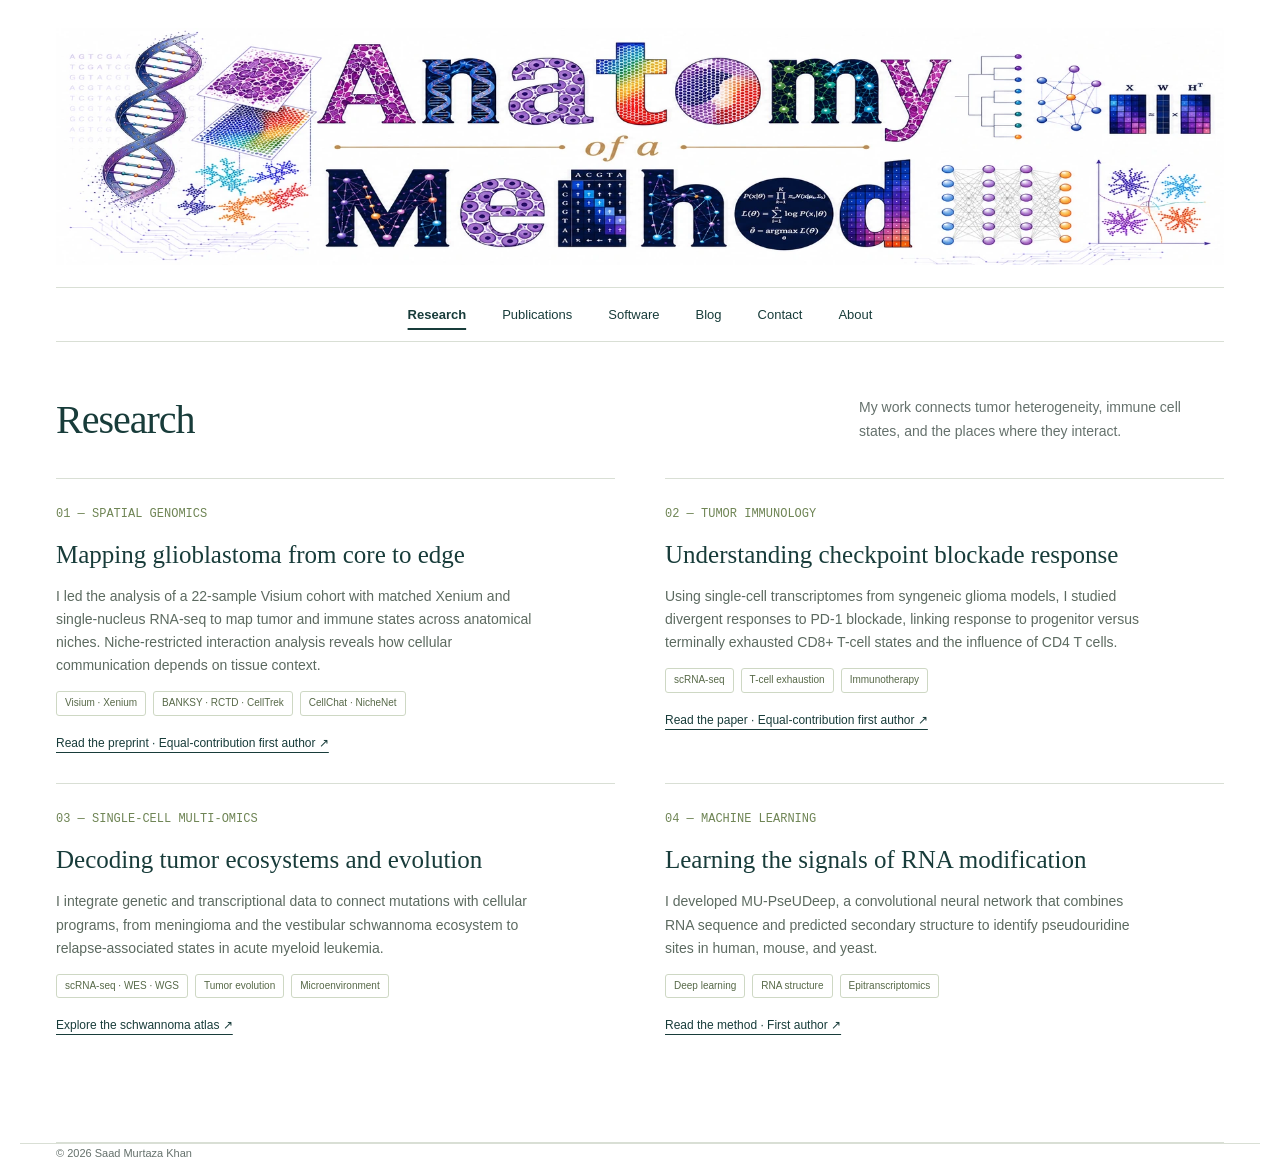
==== index.html @ 9962defd "Website/Blog" ====
<!DOCTYPE html>
<html lang="en"><head><meta charset="utf-8"><meta name="viewport" content="width=device-width,initial-scale=1"><meta name="description" content="Saad Murtaza Khan, PhD — bioinformatics scientist studying spatial tumor biology, single-cell genomics, and the tumor immune microenvironment."><title>Research | Anatomy of a Method</title><style>
:root{--ink:#183c3a;--muted:#65716c;--paper:#ffffff;--line:#d9dfd5;--accent:#d8e9a4}*{box-sizing:border-box}html{scroll-behavior:smooth;scroll-padding-top:100px}body{margin:0;background:var(--paper);color:var(--ink);font:16px/1.65 Arial,Helvetica,sans-serif}a{color:inherit;text-underline-offset:5px}a:hover{color:#557c32}button,input{font:inherit}header{position:sticky;top:0;background:#ffffff;border-bottom:1px solid var(--line);z-index:9}nav{max-width:1240px;margin:auto;padding:21px 36px;display:flex;align-items:center;gap:28px}nav .brand{font-size:17px;font-weight:700;text-decoration:none;margin-right:auto;letter-spacing:-.5px}nav a{font-size:13px;text-decoration:none}nav .cv{border:1px solid var(--ink);border-radius:4px;padding:7px 14px}.wrap{max-width:1240px;margin:auto;padding:0 36px}.eyebrow{text-transform:uppercase;font-size:11px;letter-spacing:2px;font-weight:700;color:var(--muted)}.hero{padding:86px 0 72px;display:grid;grid-template-columns:1.25fr 1fr;gap:65px;align-items:center}h1,h2,h3,p{margin-top:0}h1{font:normal clamp(48px,5.4vw,74px)/1.05 Georgia,serif;letter-spacing:-2.5px;margin:22px 0}h1 em{color:#6a8646;font-weight:normal}h2{font:normal 40px/1.15 Georgia,serif;letter-spacing:-1px}h3{font:normal 25px/1.25 Georgia,serif;margin-bottom:15px}.intro{max-width:590px;font-size:17px;color:#52645d}.buttons{display:flex;gap:12px;margin-top:30px;flex-wrap:wrap}.button{padding:11px 19px;background:var(--ink);color:white;border:1px solid var(--ink);text-decoration:none;font-size:13px;border-radius:3px}.button.light{background:transparent;color:var(--ink)}.affiliation{font-size:12px;color:var(--muted);margin-top:27px}.art{border:1px solid var(--line);background:#edf0e5;padding:22px;border-radius:3px;position:relative}.art svg{width:100%;height:auto;display:block}.art-caption{display:flex;justify-content:space-between;font-size:10px;letter-spacing:1.2px;text-transform:uppercase;border-top:1px solid #cbd3c3;padding-top:15px;color:#61705b}.key{display:flex;gap:14px;margin-top:12px;font-size:10px;color:var(--muted)}.dot{width:6px;height:6px;display:inline-block;border-radius:50%;margin-right:4px}.band{display:grid;grid-template-columns:repeat(3,1fr);border-top:1px solid var(--line);border-bottom:1px solid var(--line);padding:23px 0;gap:24px}.band strong{display:block;font:normal 25px Georgia,serif}.band span{font-size:12px;color:var(--muted)}section{padding:76px 0;border-bottom:1px solid var(--line)}.section-head{display:flex;align-items:end;justify-content:space-between;gap:25px;margin-bottom:35px}.section-head h2{margin:12px 0 0}.section-head>p{max-width:365px;color:var(--muted);font-size:14px;margin:0}.research{display:grid;grid-template-columns:repeat(2,1fr);gap:0 50px}.project{padding:28px 0;border-top:1px solid var(--line)}.project-num{font:12px monospace;color:#6f8555;margin-bottom:18px;display:block}.project p{font-size:14px;color:#5c6a60;max-width:490px}.tags{display:flex;gap:7px;flex-wrap:wrap}.tag{font-size:10px;padding:3px 8px;border:1px solid #ced8c4;border-radius:3px;color:#576948}.project a{display:inline-block;margin-top:18px;font-size:12px}.tools{display:grid;grid-template-columns:repeat(3,1fr);gap:32px}.tools article{border-left:2px solid #bdce9a;padding-left:20px}.tools h3{font-size:23px}.tools p{font-size:13px;color:var(--muted)}.tools a{font-size:12px}.pub-controls{display:flex;gap:8px;align-items:center;flex-wrap:wrap;margin-bottom:22px}.filter{border:1px solid var(--line);padding:7px 12px;background:transparent;border-radius:3px;color:var(--ink);font-size:12px;cursor:pointer}.filter.active{background:var(--ink);color:white;border-color:var(--ink)}input{margin-left:auto;min-width:210px;background:transparent;border:1px solid var(--line);padding:8px 12px;border-radius:3px;font-size:12px;color:var(--ink)}.pub{display:grid;grid-template-columns:55px 1fr 25px;gap:20px;border-top:1px solid var(--line);padding:22px 0;text-decoration:none}.year{font:14px monospace;color:var(--muted);padding-top:3px}.pub h3{font:normal 18px/1.45 Georgia,serif;margin:0 0 6px}.pub p{font-size:11px;color:var(--muted);margin:0}.pub .arrow{font-size:22px}.pub[hidden]{display:none}.empty{color:var(--muted)}.history{display:grid;grid-template-columns:1fr 1.5fr;gap:70px}.timeline article{border-top:1px solid var(--line);padding:21px 0;display:grid;grid-template-columns:105px 1fr;gap:18px}.timeline h3{font-size:21px;margin-bottom:5px}.timeline p{font-size:13px;color:var(--muted);margin-bottom:0}.date{font-size:11px;color:var(--muted)}.skills{font-size:13px;color:var(--muted);max-width:330px}.contact{padding:65px 0 75px;display:flex;justify-content:space-between;gap:30px}.contact h2{font-size:43px;max-width:500px}.contact p{color:var(--muted);max-width:480px;font-size:14px}.contact-links{display:flex;flex-direction:column;gap:10px;justify-content:center;font-size:14px}footer{border-top:1px solid var(--line);padding:24px 0;color:var(--muted);font-size:11px;display:flex;justify-content:space-between}.menu{display:none}a:focus-visible,button:focus-visible,input:focus-visible{outline:3px solid #90ad57;outline-offset:4px}@media(max-width:800px){nav{padding:17px 22px;gap:14px}nav .navlink{display:none}.wrap{padding:0 22px}.hero{padding:48px 0;grid-template-columns:1fr;gap:32px}h1{font-size:53px}.art{max-width:540px}.band{gap:15px}.band strong{font-size:20px}.band span{font-size:10px}section{padding:50px 0}.section-head{display:block}.section-head>p{margin-top:20px}.research,.tools,.history{grid-template-columns:1fr;gap:20px}.tools{gap:30px}.contact{display:block}.contact-links{margin-top:30px}.pub{gap:10px;grid-template-columns:42px 1fr 16px}input{margin-left:0;width:100%}footer{gap:20px}.history{gap:30px}}@media(prefers-reduced-motion:reduce){html{scroll-behavior:auto}}
.cv-profile{display:flex;justify-content:space-between;align-items:center;gap:25px;margin:20px 0}.cv-profile h2{margin-bottom:12px}.cv-role{font-size:16px;margin:0}.cv-location{font-size:13px;color:var(--muted);margin:4px 0}.cv-summary{max-width:900px;color:#52645d;font-size:16px}.cv-social{display:flex;flex-wrap:wrap;gap:20px;font-size:12px;margin:25px 0}.cv-jump{padding:16px 0;margin:30px 0;border-top:1px solid var(--line);border-bottom:1px solid var(--line);display:flex;flex-wrap:wrap;gap:25px;max-width:none}.cv-layout{display:grid;grid-template-columns:1.7fr 1fr;gap:65px}.cv-section{scroll-margin-top:100px;margin:28px 0 45px}.cv-section>h3{font-size:28px;margin:0 0 25px}.cv-job{border-top:1px solid var(--line);padding:22px 0}.cv-job-head{display:flex;justify-content:space-between;gap:20px}.cv-job h4,.cv-degree h4{font:normal 21px/1.3 Georgia,serif;margin:0 0 8px}.cv-job-head p{font-size:12px;color:var(--muted);margin:0}.cv-job-head>span{font:11px/1.7 monospace;white-space:nowrap;color:var(--muted)}details{margin-top:17px;font-size:13px}summary{cursor:pointer;color:#526c3c;font-weight:600}details ul{padding-left:18px}details li{margin:18px 0}details li p{margin:5px 0;color:var(--muted);line-height:1.7}.cv-skills{margin:0}.cv-skills>div{padding:15px 0;border-top:1px solid var(--line)}.cv-skills dt{font-size:13px;font-weight:bold;margin-bottom:7px}.cv-skills dd{font-size:12px;color:var(--muted);margin:0;line-height:1.8}.cv-degree{border-top:1px solid var(--line);padding:20px 0}.cv-degree>span{font-size:11px;color:var(--muted);display:block;margin-bottom:10px}.cv-degree p,.cv-small{font-size:13px;color:var(--muted)}.cv-list{padding-left:17px;color:var(--muted);font-size:12px;margin-bottom:32px}.cv-list li{margin:12px 0}@media(max-width:800px){.cv-layout{grid-template-columns:1fr;gap:0}.cv-profile{display:block}.cv-profile .button{display:inline-block;margin-top:16px}.cv-job-head{display:block}.cv-job-head>span{display:block;margin-top:8px}.cv-jump{gap:18px}.cv-profile h2{font-size:34px}}.page-heading{font:normal 40px/1.15 Georgia,serif;letter-spacing:-1px;margin:0}.section-head h2{margin:0}#research{padding-top:54px}.method-banner{margin:28px 0 0;padding:14px 12px;background:#fff;border:1px solid var(--line);border-radius:5px;overflow:hidden}.method-banner img{display:block;width:100%;height:auto}.method-banner+#research{padding-top:40px}@media(max-width:800px){.method-banner{margin-top:20px;padding:8px 4px}.method-banner+#research{padding-top:32px}} .method-banner{border:0;border-radius:0;padding:0;margin-top:28px;background:#fff}.below-banner{position:static;margin-top:22px;background:#fff;border-top:1px solid var(--line);border-bottom:1px solid var(--line)}.below-banner nav{justify-content:center;padding:16px 0;max-width:none;gap:36px}.below-banner .cv{border:0;padding:0;font-size:13px}.method-banner+.below-banner+#research{padding-top:40px}@media(max-width:800px){.below-banner .navlink{display:block}.below-banner nav{gap:20px;flex-wrap:wrap;padding:14px 0}.method-banner{padding:0;margin-top:20px}} .below-banner a[aria-current="page"]{font-weight:700;color:var(--ink);text-decoration:underline;text-decoration-thickness:2px;text-underline-offset:9px}.below-banner nav a{white-space:nowrap}.page-content>section{padding-top:40px;min-height:35vh}.page-content>.contact{padding-top:40px;min-height:35vh}</style></head><body><main class="wrap"><div class="method-banner" aria-label="Anatomy of a Method"><img src="anatomy-method-header.webp" width="1774" height="360" alt="Anatomy of a Method: an illustrated banner combining DNA, histology, spatial cell patterns, networks, matrices, and machine learning" fetchpriority="high" decoding="async"></div><header class="below-banner"><nav aria-label="Main navigation"><a href="index.html" aria-current="page">Research</a><a href="publications.html">Publications</a><a href="software.html">Software</a><a href="blog.html">Blog</a><a href="contact.html">Contact</a><a href="about.html">About</a></nav></header><div class="page-content"><section id="research"><div class="section-head"><div><h1 class="page-heading">Research</h1></div><p>My work connects tumor heterogeneity, immune cell states, and the places where they interact.</p></div><div class="research">
<article class="project"><span class="project-num">01 — SPATIAL GENOMICS</span><h3>Mapping glioblastoma from core to edge</h3><p>I led the analysis of a 22-sample Visium cohort with matched Xenium and single-nucleus RNA-seq to map tumor and immune states across anatomical niches. Niche-restricted interaction analysis reveals how cellular communication depends on tissue context.</p><div class="tags"><span class="tag">Visium · Xenium</span><span class="tag">BANKSY · RCTD · CellTrek</span><span class="tag">CellChat · NicheNet</span></div><a href="https://doi.org/10.1101/2025.04.04.647096" target="_blank" rel="noopener">Read the preprint · Equal-contribution first author ↗</a></article>
<article class="project"><span class="project-num">02 — TUMOR IMMUNOLOGY</span><h3>Understanding checkpoint blockade response</h3><p>Using single-cell transcriptomes from syngeneic glioma models, I studied divergent responses to PD-1 blockade, linking response to progenitor versus terminally exhausted CD8+ T-cell states and the influence of CD4 T cells.</p><div class="tags"><span class="tag">scRNA-seq</span><span class="tag">T-cell exhaustion</span><span class="tag">Immunotherapy</span></div><a href="https://doi.org/10.1136/jitc-2022-005293" target="_blank" rel="noopener">Read the paper · Equal-contribution first author ↗</a></article>
<article class="project"><span class="project-num">03 — SINGLE-CELL MULTI-OMICS</span><h3>Decoding tumor ecosystems and evolution</h3><p>I integrate genetic and transcriptional data to connect mutations with cellular programs, from meningioma and the vestibular schwannoma ecosystem to relapse-associated states in acute myeloid leukemia.</p><div class="tags"><span class="tag">scRNA-seq · WES · WGS</span><span class="tag">Tumor evolution</span><span class="tag">Microenvironment</span></div><a href="https://doi.org/10.1038/s41467-023-42762-w" target="_blank" rel="noopener">Explore the schwannoma atlas ↗</a></article>
<article class="project"><span class="project-num">04 — MACHINE LEARNING</span><h3>Learning the signals of RNA modification</h3><p>I developed MU-PseUDeep, a convolutional neural network that combines RNA sequence and predicted secondary structure to identify pseudouridine sites in human, mouse, and yeast.</p><div class="tags"><span class="tag">Deep learning</span><span class="tag">RNA structure</span><span class="tag">Epitranscriptomics</span></div><a href="https://doi.org/10.1016/j.csbj.2020.07.010" target="_blank" rel="noopener">Read the method · First author ↗</a></article></div></section></div></main><footer class="wrap"><span>© 2026 Saad Murtaza Khan</span></footer></body></html>
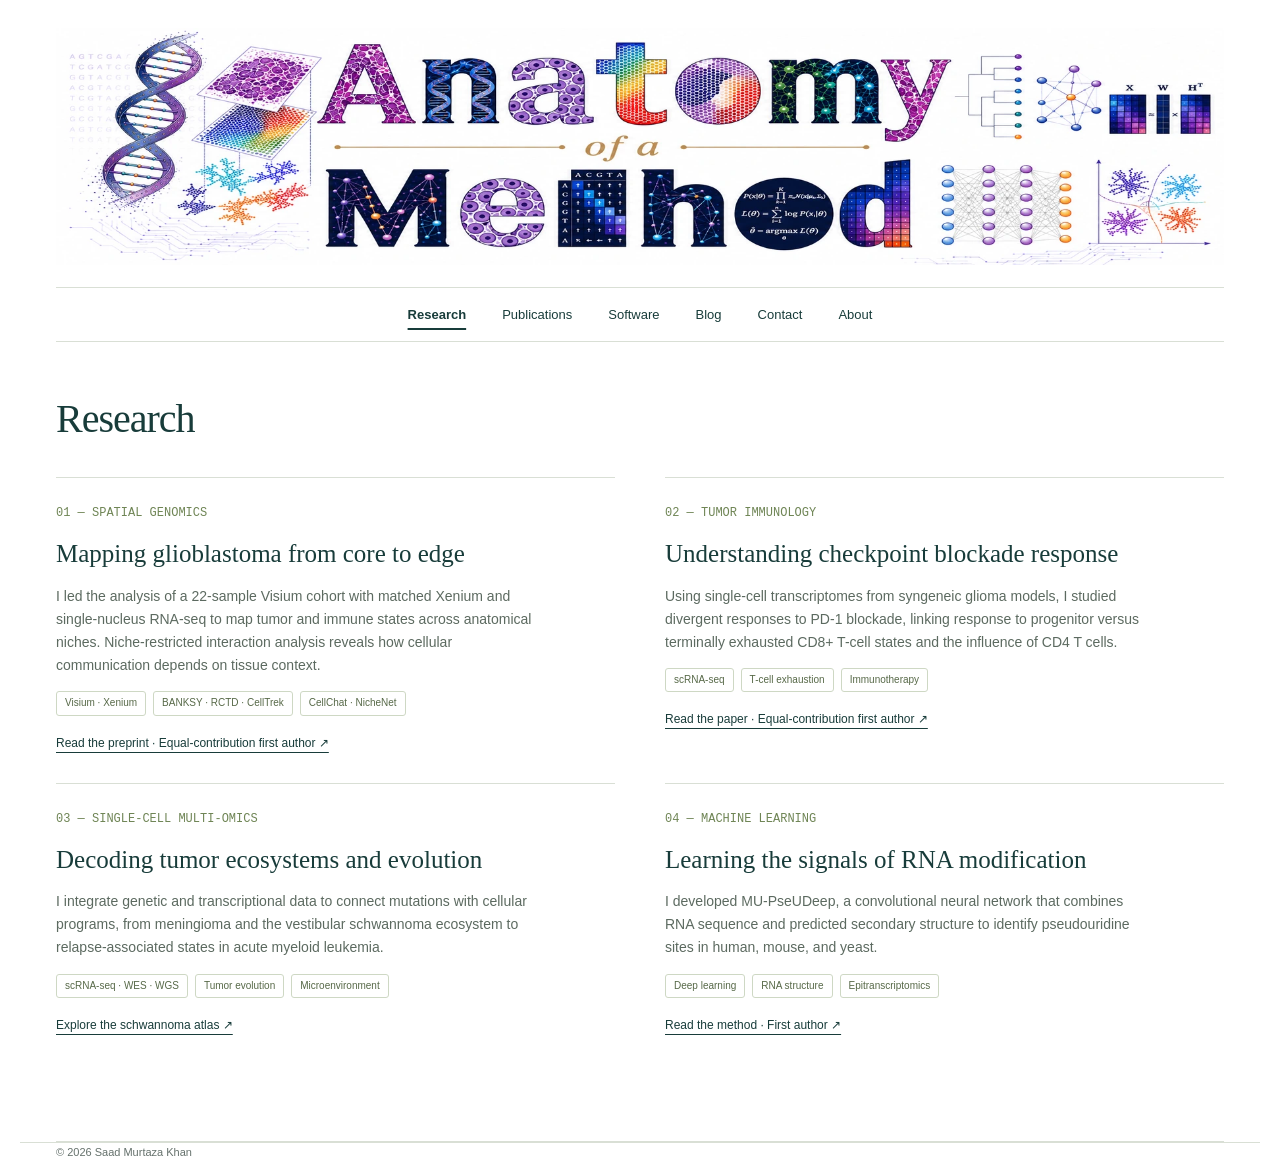
==== commit 8a02dc2b: "commit" ====
--- a/index.html
+++ b/index.html
@@ -1,7 +1,7 @@
 <!DOCTYPE html>
 <html lang="en"><head><meta charset="utf-8"><meta name="viewport" content="width=device-width,initial-scale=1"><meta name="description" content="Saad Murtaza Khan, PhD — bioinformatics scientist studying spatial tumor biology, single-cell genomics, and the tumor immune microenvironment."><title>Research | Anatomy of a Method</title><style>
 :root{--ink:#183c3a;--muted:#65716c;--paper:#ffffff;--line:#d9dfd5;--accent:#d8e9a4}*{box-sizing:border-box}html{scroll-behavior:smooth;scroll-padding-top:100px}body{margin:0;background:var(--paper);color:var(--ink);font:16px/1.65 Arial,Helvetica,sans-serif}a{color:inherit;text-underline-offset:5px}a:hover{color:#557c32}button,input{font:inherit}header{position:sticky;top:0;background:#ffffff;border-bottom:1px solid var(--line);z-index:9}nav{max-width:1240px;margin:auto;padding:21px 36px;display:flex;align-items:center;gap:28px}nav .brand{font-size:17px;font-weight:700;text-decoration:none;margin-right:auto;letter-spacing:-.5px}nav a{font-size:13px;text-decoration:none}nav .cv{border:1px solid var(--ink);border-radius:4px;padding:7px 14px}.wrap{max-width:1240px;margin:auto;padding:0 36px}.eyebrow{text-transform:uppercase;font-size:11px;letter-spacing:2px;font-weight:700;color:var(--muted)}.hero{padding:86px 0 72px;display:grid;grid-template-columns:1.25fr 1fr;gap:65px;align-items:center}h1,h2,h3,p{margin-top:0}h1{font:normal clamp(48px,5.4vw,74px)/1.05 Georgia,serif;letter-spacing:-2.5px;margin:22px 0}h1 em{color:#6a8646;font-weight:normal}h2{font:normal 40px/1.15 Georgia,serif;letter-spacing:-1px}h3{font:normal 25px/1.25 Georgia,serif;margin-bottom:15px}.intro{max-width:590px;font-size:17px;color:#52645d}.buttons{display:flex;gap:12px;margin-top:30px;flex-wrap:wrap}.button{padding:11px 19px;background:var(--ink);color:white;border:1px solid var(--ink);text-decoration:none;font-size:13px;border-radius:3px}.button.light{background:transparent;color:var(--ink)}.affiliation{font-size:12px;color:var(--muted);margin-top:27px}.art{border:1px solid var(--line);background:#edf0e5;padding:22px;border-radius:3px;position:relative}.art svg{width:100%;height:auto;display:block}.art-caption{display:flex;justify-content:space-between;font-size:10px;letter-spacing:1.2px;text-transform:uppercase;border-top:1px solid #cbd3c3;padding-top:15px;color:#61705b}.key{display:flex;gap:14px;margin-top:12px;font-size:10px;color:var(--muted)}.dot{width:6px;height:6px;display:inline-block;border-radius:50%;margin-right:4px}.band{display:grid;grid-template-columns:repeat(3,1fr);border-top:1px solid var(--line);border-bottom:1px solid var(--line);padding:23px 0;gap:24px}.band strong{display:block;font:normal 25px Georgia,serif}.band span{font-size:12px;color:var(--muted)}section{padding:76px 0;border-bottom:1px solid var(--line)}.section-head{display:flex;align-items:end;justify-content:space-between;gap:25px;margin-bottom:35px}.section-head h2{margin:12px 0 0}.section-head>p{max-width:365px;color:var(--muted);font-size:14px;margin:0}.research{display:grid;grid-template-columns:repeat(2,1fr);gap:0 50px}.project{padding:28px 0;border-top:1px solid var(--line)}.project-num{font:12px monospace;color:#6f8555;margin-bottom:18px;display:block}.project p{font-size:14px;color:#5c6a60;max-width:490px}.tags{display:flex;gap:7px;flex-wrap:wrap}.tag{font-size:10px;padding:3px 8px;border:1px solid #ced8c4;border-radius:3px;color:#576948}.project a{display:inline-block;margin-top:18px;font-size:12px}.tools{display:grid;grid-template-columns:repeat(3,1fr);gap:32px}.tools article{border-left:2px solid #bdce9a;padding-left:20px}.tools h3{font-size:23px}.tools p{font-size:13px;color:var(--muted)}.tools a{font-size:12px}.pub-controls{display:flex;gap:8px;align-items:center;flex-wrap:wrap;margin-bottom:22px}.filter{border:1px solid var(--line);padding:7px 12px;background:transparent;border-radius:3px;color:var(--ink);font-size:12px;cursor:pointer}.filter.active{background:var(--ink);color:white;border-color:var(--ink)}input{margin-left:auto;min-width:210px;background:transparent;border:1px solid var(--line);padding:8px 12px;border-radius:3px;font-size:12px;color:var(--ink)}.pub{display:grid;grid-template-columns:55px 1fr 25px;gap:20px;border-top:1px solid var(--line);padding:22px 0;text-decoration:none}.year{font:14px monospace;color:var(--muted);padding-top:3px}.pub h3{font:normal 18px/1.45 Georgia,serif;margin:0 0 6px}.pub p{font-size:11px;color:var(--muted);margin:0}.pub .arrow{font-size:22px}.pub[hidden]{display:none}.empty{color:var(--muted)}.history{display:grid;grid-template-columns:1fr 1.5fr;gap:70px}.timeline article{border-top:1px solid var(--line);padding:21px 0;display:grid;grid-template-columns:105px 1fr;gap:18px}.timeline h3{font-size:21px;margin-bottom:5px}.timeline p{font-size:13px;color:var(--muted);margin-bottom:0}.date{font-size:11px;color:var(--muted)}.skills{font-size:13px;color:var(--muted);max-width:330px}.contact{padding:65px 0 75px;display:flex;justify-content:space-between;gap:30px}.contact h2{font-size:43px;max-width:500px}.contact p{color:var(--muted);max-width:480px;font-size:14px}.contact-links{display:flex;flex-direction:column;gap:10px;justify-content:center;font-size:14px}footer{border-top:1px solid var(--line);padding:24px 0;color:var(--muted);font-size:11px;display:flex;justify-content:space-between}.menu{display:none}a:focus-visible,button:focus-visible,input:focus-visible{outline:3px solid #90ad57;outline-offset:4px}@media(max-width:800px){nav{padding:17px 22px;gap:14px}nav .navlink{display:none}.wrap{padding:0 22px}.hero{padding:48px 0;grid-template-columns:1fr;gap:32px}h1{font-size:53px}.art{max-width:540px}.band{gap:15px}.band strong{font-size:20px}.band span{font-size:10px}section{padding:50px 0}.section-head{display:block}.section-head>p{margin-top:20px}.research,.tools,.history{grid-template-columns:1fr;gap:20px}.tools{gap:30px}.contact{display:block}.contact-links{margin-top:30px}.pub{gap:10px;grid-template-columns:42px 1fr 16px}input{margin-left:0;width:100%}footer{gap:20px}.history{gap:30px}}@media(prefers-reduced-motion:reduce){html{scroll-behavior:auto}}
-.cv-profile{display:flex;justify-content:space-between;align-items:center;gap:25px;margin:20px 0}.cv-profile h2{margin-bottom:12px}.cv-role{font-size:16px;margin:0}.cv-location{font-size:13px;color:var(--muted);margin:4px 0}.cv-summary{max-width:900px;color:#52645d;font-size:16px}.cv-social{display:flex;flex-wrap:wrap;gap:20px;font-size:12px;margin:25px 0}.cv-jump{padding:16px 0;margin:30px 0;border-top:1px solid var(--line);border-bottom:1px solid var(--line);display:flex;flex-wrap:wrap;gap:25px;max-width:none}.cv-layout{display:grid;grid-template-columns:1.7fr 1fr;gap:65px}.cv-section{scroll-margin-top:100px;margin:28px 0 45px}.cv-section>h3{font-size:28px;margin:0 0 25px}.cv-job{border-top:1px solid var(--line);padding:22px 0}.cv-job-head{display:flex;justify-content:space-between;gap:20px}.cv-job h4,.cv-degree h4{font:normal 21px/1.3 Georgia,serif;margin:0 0 8px}.cv-job-head p{font-size:12px;color:var(--muted);margin:0}.cv-job-head>span{font:11px/1.7 monospace;white-space:nowrap;color:var(--muted)}details{margin-top:17px;font-size:13px}summary{cursor:pointer;color:#526c3c;font-weight:600}details ul{padding-left:18px}details li{margin:18px 0}details li p{margin:5px 0;color:var(--muted);line-height:1.7}.cv-skills{margin:0}.cv-skills>div{padding:15px 0;border-top:1px solid var(--line)}.cv-skills dt{font-size:13px;font-weight:bold;margin-bottom:7px}.cv-skills dd{font-size:12px;color:var(--muted);margin:0;line-height:1.8}.cv-degree{border-top:1px solid var(--line);padding:20px 0}.cv-degree>span{font-size:11px;color:var(--muted);display:block;margin-bottom:10px}.cv-degree p,.cv-small{font-size:13px;color:var(--muted)}.cv-list{padding-left:17px;color:var(--muted);font-size:12px;margin-bottom:32px}.cv-list li{margin:12px 0}@media(max-width:800px){.cv-layout{grid-template-columns:1fr;gap:0}.cv-profile{display:block}.cv-profile .button{display:inline-block;margin-top:16px}.cv-job-head{display:block}.cv-job-head>span{display:block;margin-top:8px}.cv-jump{gap:18px}.cv-profile h2{font-size:34px}}.page-heading{font:normal 40px/1.15 Georgia,serif;letter-spacing:-1px;margin:0}.section-head h2{margin:0}#research{padding-top:54px}.method-banner{margin:28px 0 0;padding:14px 12px;background:#fff;border:1px solid var(--line);border-radius:5px;overflow:hidden}.method-banner img{display:block;width:100%;height:auto}.method-banner+#research{padding-top:40px}@media(max-width:800px){.method-banner{margin-top:20px;padding:8px 4px}.method-banner+#research{padding-top:32px}} .method-banner{border:0;border-radius:0;padding:0;margin-top:28px;background:#fff}.below-banner{position:static;margin-top:22px;background:#fff;border-top:1px solid var(--line);border-bottom:1px solid var(--line)}.below-banner nav{justify-content:center;padding:16px 0;max-width:none;gap:36px}.below-banner .cv{border:0;padding:0;font-size:13px}.method-banner+.below-banner+#research{padding-top:40px}@media(max-width:800px){.below-banner .navlink{display:block}.below-banner nav{gap:20px;flex-wrap:wrap;padding:14px 0}.method-banner{padding:0;margin-top:20px}} .below-banner a[aria-current="page"]{font-weight:700;color:var(--ink);text-decoration:underline;text-decoration-thickness:2px;text-underline-offset:9px}.below-banner nav a{white-space:nowrap}.page-content>section{padding-top:40px;min-height:35vh}.page-content>.contact{padding-top:40px;min-height:35vh}</style></head><body><main class="wrap"><div class="method-banner" aria-label="Anatomy of a Method"><img src="anatomy-method-header.webp" width="1774" height="360" alt="Anatomy of a Method: an illustrated banner combining DNA, histology, spatial cell patterns, networks, matrices, and machine learning" fetchpriority="high" decoding="async"></div><header class="below-banner"><nav aria-label="Main navigation"><a href="index.html" aria-current="page">Research</a><a href="publications.html">Publications</a><a href="software.html">Software</a><a href="blog.html">Blog</a><a href="contact.html">Contact</a><a href="about.html">About</a></nav></header><div class="page-content"><section id="research"><div class="section-head"><div><h1 class="page-heading">Research</h1></div><p>My work connects tumor heterogeneity, immune cell states, and the places where they interact.</p></div><div class="research">
+.cv-profile{display:flex;justify-content:space-between;align-items:center;gap:25px;margin:20px 0}.cv-profile h2{margin-bottom:12px}.cv-role{font-size:16px;margin:0}.cv-location{font-size:13px;color:var(--muted);margin:4px 0}.cv-summary{max-width:900px;color:#52645d;font-size:16px}.cv-social{display:flex;flex-wrap:wrap;gap:20px;font-size:12px;margin:25px 0}.cv-jump{padding:16px 0;margin:30px 0;border-top:1px solid var(--line);border-bottom:1px solid var(--line);display:flex;flex-wrap:wrap;gap:25px;max-width:none}.cv-layout{display:grid;grid-template-columns:1.7fr 1fr;gap:65px}.cv-section{scroll-margin-top:100px;margin:28px 0 45px}.cv-section>h3{font-size:28px;margin:0 0 25px}.cv-job{border-top:1px solid var(--line);padding:22px 0}.cv-job-head{display:flex;justify-content:space-between;gap:20px}.cv-job h4,.cv-degree h4{font:normal 21px/1.3 Georgia,serif;margin:0 0 8px}.cv-job-head p{font-size:12px;color:var(--muted);margin:0}.cv-job-head>span{font:11px/1.7 monospace;white-space:nowrap;color:var(--muted)}details{margin-top:17px;font-size:13px}summary{cursor:pointer;color:#526c3c;font-weight:600}details ul{padding-left:18px}details li{margin:18px 0}details li p{margin:5px 0;color:var(--muted);line-height:1.7}.cv-skills{margin:0}.cv-skills>div{padding:15px 0;border-top:1px solid var(--line)}.cv-skills dt{font-size:13px;font-weight:bold;margin-bottom:7px}.cv-skills dd{font-size:12px;color:var(--muted);margin:0;line-height:1.8}.cv-degree{border-top:1px solid var(--line);padding:20px 0}.cv-degree>span{font-size:11px;color:var(--muted);display:block;margin-bottom:10px}.cv-degree p,.cv-small{font-size:13px;color:var(--muted)}.cv-list{padding-left:17px;color:var(--muted);font-size:12px;margin-bottom:32px}.cv-list li{margin:12px 0}@media(max-width:800px){.cv-layout{grid-template-columns:1fr;gap:0}.cv-profile{display:block}.cv-profile .button{display:inline-block;margin-top:16px}.cv-job-head{display:block}.cv-job-head>span{display:block;margin-top:8px}.cv-jump{gap:18px}.cv-profile h2{font-size:34px}}.page-heading{font:normal 40px/1.15 Georgia,serif;letter-spacing:-1px;margin:0}.section-head h2{margin:0}#research{padding-top:54px}.method-banner{margin:28px 0 0;padding:14px 12px;background:#fff;border:1px solid var(--line);border-radius:5px;overflow:hidden}.method-banner img{display:block;width:100%;height:auto}.method-banner+#research{padding-top:40px}@media(max-width:800px){.method-banner{margin-top:20px;padding:8px 4px}.method-banner+#research{padding-top:32px}} .method-banner{border:0;border-radius:0;padding:0;margin-top:28px;background:#fff}.below-banner{position:static;margin-top:22px;background:#fff;border-top:1px solid var(--line);border-bottom:1px solid var(--line)}.below-banner nav{justify-content:center;padding:16px 0;max-width:none;gap:36px}.below-banner .cv{border:0;padding:0;font-size:13px}.method-banner+.below-banner+#research{padding-top:40px}@media(max-width:800px){.below-banner .navlink{display:block}.below-banner nav{gap:20px;flex-wrap:wrap;padding:14px 0}.method-banner{padding:0;margin-top:20px}} .below-banner a[aria-current="page"]{font-weight:700;color:var(--ink);text-decoration:underline;text-decoration-thickness:2px;text-underline-offset:9px}.below-banner nav a{white-space:nowrap}.page-content>section{padding-top:40px;min-height:35vh}.page-content>.contact{padding-top:40px;min-height:35vh}</style></head><body><main class="wrap"><div class="method-banner" aria-label="Anatomy of a Method"><img src="anatomy-method-header.webp" width="1774" height="360" alt="Anatomy of a Method: an illustrated banner combining DNA, histology, spatial cell patterns, networks, matrices, and machine learning" fetchpriority="high" decoding="async"></div><header class="below-banner"><nav aria-label="Main navigation"><a href="index.html" aria-current="page">Research</a><a href="publications.html">Publications</a><a href="software.html">Software</a><a href="blog.html">Blog</a><a href="contact.html">Contact</a><a href="about.html">About</a></nav></header><div class="page-content"><section id="research"><div class="section-head"><div><h1 class="page-heading">Research</h1></div></div><div class="research">
 <article class="project"><span class="project-num">01 — SPATIAL GENOMICS</span><h3>Mapping glioblastoma from core to edge</h3><p>I led the analysis of a 22-sample Visium cohort with matched Xenium and single-nucleus RNA-seq to map tumor and immune states across anatomical niches. Niche-restricted interaction analysis reveals how cellular communication depends on tissue context.</p><div class="tags"><span class="tag">Visium · Xenium</span><span class="tag">BANKSY · RCTD · CellTrek</span><span class="tag">CellChat · NicheNet</span></div><a href="https://doi.org/10.1101/2025.04.04.647096" target="_blank" rel="noopener">Read the preprint · Equal-contribution first author ↗</a></article>
 <article class="project"><span class="project-num">02 — TUMOR IMMUNOLOGY</span><h3>Understanding checkpoint blockade response</h3><p>Using single-cell transcriptomes from syngeneic glioma models, I studied divergent responses to PD-1 blockade, linking response to progenitor versus terminally exhausted CD8+ T-cell states and the influence of CD4 T cells.</p><div class="tags"><span class="tag">scRNA-seq</span><span class="tag">T-cell exhaustion</span><span class="tag">Immunotherapy</span></div><a href="https://doi.org/10.1136/jitc-2022-005293" target="_blank" rel="noopener">Read the paper · Equal-contribution first author ↗</a></article>
 <article class="project"><span class="project-num">03 — SINGLE-CELL MULTI-OMICS</span><h3>Decoding tumor ecosystems and evolution</h3><p>I integrate genetic and transcriptional data to connect mutations with cellular programs, from meningioma and the vestibular schwannoma ecosystem to relapse-associated states in acute myeloid leukemia.</p><div class="tags"><span class="tag">scRNA-seq · WES · WGS</span><span class="tag">Tumor evolution</span><span class="tag">Microenvironment</span></div><a href="https://doi.org/10.1038/s41467-023-42762-w" target="_blank" rel="noopener">Explore the schwannoma atlas ↗</a></article>
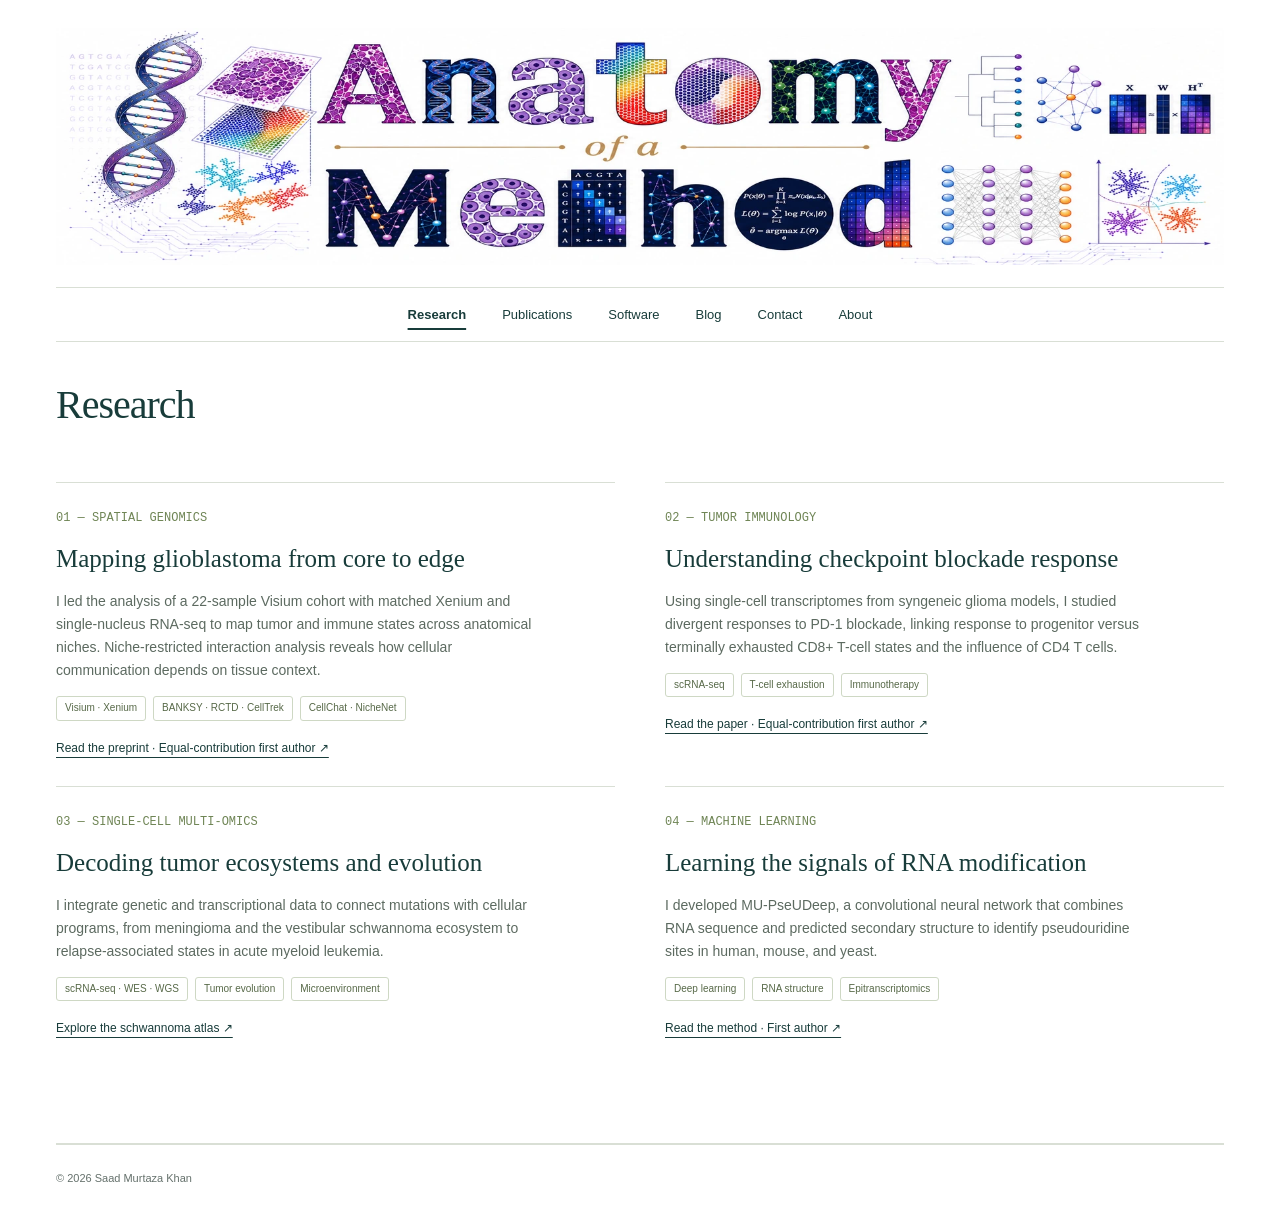
==== commit dca59b2c: "quarto" ====
--- a/index.html
+++ b/index.html
@@ -1,8 +1,362 @@
-<!DOCTYPE html>
-<html lang="en"><head><meta charset="utf-8"><meta name="viewport" content="width=device-width,initial-scale=1"><meta name="description" content="Saad Murtaza Khan, PhD — bioinformatics scientist studying spatial tumor biology, single-cell genomics, and the tumor immune microenvironment."><title>Research | Anatomy of a Method</title><style>
-:root{--ink:#183c3a;--muted:#65716c;--paper:#ffffff;--line:#d9dfd5;--accent:#d8e9a4}*{box-sizing:border-box}html{scroll-behavior:smooth;scroll-padding-top:100px}body{margin:0;background:var(--paper);color:var(--ink);font:16px/1.65 Arial,Helvetica,sans-serif}a{color:inherit;text-underline-offset:5px}a:hover{color:#557c32}button,input{font:inherit}header{position:sticky;top:0;background:#ffffff;border-bottom:1px solid var(--line);z-index:9}nav{max-width:1240px;margin:auto;padding:21px 36px;display:flex;align-items:center;gap:28px}nav .brand{font-size:17px;font-weight:700;text-decoration:none;margin-right:auto;letter-spacing:-.5px}nav a{font-size:13px;text-decoration:none}nav .cv{border:1px solid var(--ink);border-radius:4px;padding:7px 14px}.wrap{max-width:1240px;margin:auto;padding:0 36px}.eyebrow{text-transform:uppercase;font-size:11px;letter-spacing:2px;font-weight:700;color:var(--muted)}.hero{padding:86px 0 72px;display:grid;grid-template-columns:1.25fr 1fr;gap:65px;align-items:center}h1,h2,h3,p{margin-top:0}h1{font:normal clamp(48px,5.4vw,74px)/1.05 Georgia,serif;letter-spacing:-2.5px;margin:22px 0}h1 em{color:#6a8646;font-weight:normal}h2{font:normal 40px/1.15 Georgia,serif;letter-spacing:-1px}h3{font:normal 25px/1.25 Georgia,serif;margin-bottom:15px}.intro{max-width:590px;font-size:17px;color:#52645d}.buttons{display:flex;gap:12px;margin-top:30px;flex-wrap:wrap}.button{padding:11px 19px;background:var(--ink);color:white;border:1px solid var(--ink);text-decoration:none;font-size:13px;border-radius:3px}.button.light{background:transparent;color:var(--ink)}.affiliation{font-size:12px;color:var(--muted);margin-top:27px}.art{border:1px solid var(--line);background:#edf0e5;padding:22px;border-radius:3px;position:relative}.art svg{width:100%;height:auto;display:block}.art-caption{display:flex;justify-content:space-between;font-size:10px;letter-spacing:1.2px;text-transform:uppercase;border-top:1px solid #cbd3c3;padding-top:15px;color:#61705b}.key{display:flex;gap:14px;margin-top:12px;font-size:10px;color:var(--muted)}.dot{width:6px;height:6px;display:inline-block;border-radius:50%;margin-right:4px}.band{display:grid;grid-template-columns:repeat(3,1fr);border-top:1px solid var(--line);border-bottom:1px solid var(--line);padding:23px 0;gap:24px}.band strong{display:block;font:normal 25px Georgia,serif}.band span{font-size:12px;color:var(--muted)}section{padding:76px 0;border-bottom:1px solid var(--line)}.section-head{display:flex;align-items:end;justify-content:space-between;gap:25px;margin-bottom:35px}.section-head h2{margin:12px 0 0}.section-head>p{max-width:365px;color:var(--muted);font-size:14px;margin:0}.research{display:grid;grid-template-columns:repeat(2,1fr);gap:0 50px}.project{padding:28px 0;border-top:1px solid var(--line)}.project-num{font:12px monospace;color:#6f8555;margin-bottom:18px;display:block}.project p{font-size:14px;color:#5c6a60;max-width:490px}.tags{display:flex;gap:7px;flex-wrap:wrap}.tag{font-size:10px;padding:3px 8px;border:1px solid #ced8c4;border-radius:3px;color:#576948}.project a{display:inline-block;margin-top:18px;font-size:12px}.tools{display:grid;grid-template-columns:repeat(3,1fr);gap:32px}.tools article{border-left:2px solid #bdce9a;padding-left:20px}.tools h3{font-size:23px}.tools p{font-size:13px;color:var(--muted)}.tools a{font-size:12px}.pub-controls{display:flex;gap:8px;align-items:center;flex-wrap:wrap;margin-bottom:22px}.filter{border:1px solid var(--line);padding:7px 12px;background:transparent;border-radius:3px;color:var(--ink);font-size:12px;cursor:pointer}.filter.active{background:var(--ink);color:white;border-color:var(--ink)}input{margin-left:auto;min-width:210px;background:transparent;border:1px solid var(--line);padding:8px 12px;border-radius:3px;font-size:12px;color:var(--ink)}.pub{display:grid;grid-template-columns:55px 1fr 25px;gap:20px;border-top:1px solid var(--line);padding:22px 0;text-decoration:none}.year{font:14px monospace;color:var(--muted);padding-top:3px}.pub h3{font:normal 18px/1.45 Georgia,serif;margin:0 0 6px}.pub p{font-size:11px;color:var(--muted);margin:0}.pub .arrow{font-size:22px}.pub[hidden]{display:none}.empty{color:var(--muted)}.history{display:grid;grid-template-columns:1fr 1.5fr;gap:70px}.timeline article{border-top:1px solid var(--line);padding:21px 0;display:grid;grid-template-columns:105px 1fr;gap:18px}.timeline h3{font-size:21px;margin-bottom:5px}.timeline p{font-size:13px;color:var(--muted);margin-bottom:0}.date{font-size:11px;color:var(--muted)}.skills{font-size:13px;color:var(--muted);max-width:330px}.contact{padding:65px 0 75px;display:flex;justify-content:space-between;gap:30px}.contact h2{font-size:43px;max-width:500px}.contact p{color:var(--muted);max-width:480px;font-size:14px}.contact-links{display:flex;flex-direction:column;gap:10px;justify-content:center;font-size:14px}footer{border-top:1px solid var(--line);padding:24px 0;color:var(--muted);font-size:11px;display:flex;justify-content:space-between}.menu{display:none}a:focus-visible,button:focus-visible,input:focus-visible{outline:3px solid #90ad57;outline-offset:4px}@media(max-width:800px){nav{padding:17px 22px;gap:14px}nav .navlink{display:none}.wrap{padding:0 22px}.hero{padding:48px 0;grid-template-columns:1fr;gap:32px}h1{font-size:53px}.art{max-width:540px}.band{gap:15px}.band strong{font-size:20px}.band span{font-size:10px}section{padding:50px 0}.section-head{display:block}.section-head>p{margin-top:20px}.research,.tools,.history{grid-template-columns:1fr;gap:20px}.tools{gap:30px}.contact{display:block}.contact-links{margin-top:30px}.pub{gap:10px;grid-template-columns:42px 1fr 16px}input{margin-left:0;width:100%}footer{gap:20px}.history{gap:30px}}@media(prefers-reduced-motion:reduce){html{scroll-behavior:auto}}
-.cv-profile{display:flex;justify-content:space-between;align-items:center;gap:25px;margin:20px 0}.cv-profile h2{margin-bottom:12px}.cv-role{font-size:16px;margin:0}.cv-location{font-size:13px;color:var(--muted);margin:4px 0}.cv-summary{max-width:900px;color:#52645d;font-size:16px}.cv-social{display:flex;flex-wrap:wrap;gap:20px;font-size:12px;margin:25px 0}.cv-jump{padding:16px 0;margin:30px 0;border-top:1px solid var(--line);border-bottom:1px solid var(--line);display:flex;flex-wrap:wrap;gap:25px;max-width:none}.cv-layout{display:grid;grid-template-columns:1.7fr 1fr;gap:65px}.cv-section{scroll-margin-top:100px;margin:28px 0 45px}.cv-section>h3{font-size:28px;margin:0 0 25px}.cv-job{border-top:1px solid var(--line);padding:22px 0}.cv-job-head{display:flex;justify-content:space-between;gap:20px}.cv-job h4,.cv-degree h4{font:normal 21px/1.3 Georgia,serif;margin:0 0 8px}.cv-job-head p{font-size:12px;color:var(--muted);margin:0}.cv-job-head>span{font:11px/1.7 monospace;white-space:nowrap;color:var(--muted)}details{margin-top:17px;font-size:13px}summary{cursor:pointer;color:#526c3c;font-weight:600}details ul{padding-left:18px}details li{margin:18px 0}details li p{margin:5px 0;color:var(--muted);line-height:1.7}.cv-skills{margin:0}.cv-skills>div{padding:15px 0;border-top:1px solid var(--line)}.cv-skills dt{font-size:13px;font-weight:bold;margin-bottom:7px}.cv-skills dd{font-size:12px;color:var(--muted);margin:0;line-height:1.8}.cv-degree{border-top:1px solid var(--line);padding:20px 0}.cv-degree>span{font-size:11px;color:var(--muted);display:block;margin-bottom:10px}.cv-degree p,.cv-small{font-size:13px;color:var(--muted)}.cv-list{padding-left:17px;color:var(--muted);font-size:12px;margin-bottom:32px}.cv-list li{margin:12px 0}@media(max-width:800px){.cv-layout{grid-template-columns:1fr;gap:0}.cv-profile{display:block}.cv-profile .button{display:inline-block;margin-top:16px}.cv-job-head{display:block}.cv-job-head>span{display:block;margin-top:8px}.cv-jump{gap:18px}.cv-profile h2{font-size:34px}}.page-heading{font:normal 40px/1.15 Georgia,serif;letter-spacing:-1px;margin:0}.section-head h2{margin:0}#research{padding-top:54px}.method-banner{margin:28px 0 0;padding:14px 12px;background:#fff;border:1px solid var(--line);border-radius:5px;overflow:hidden}.method-banner img{display:block;width:100%;height:auto}.method-banner+#research{padding-top:40px}@media(max-width:800px){.method-banner{margin-top:20px;padding:8px 4px}.method-banner+#research{padding-top:32px}} .method-banner{border:0;border-radius:0;padding:0;margin-top:28px;background:#fff}.below-banner{position:static;margin-top:22px;background:#fff;border-top:1px solid var(--line);border-bottom:1px solid var(--line)}.below-banner nav{justify-content:center;padding:16px 0;max-width:none;gap:36px}.below-banner .cv{border:0;padding:0;font-size:13px}.method-banner+.below-banner+#research{padding-top:40px}@media(max-width:800px){.below-banner .navlink{display:block}.below-banner nav{gap:20px;flex-wrap:wrap;padding:14px 0}.method-banner{padding:0;margin-top:20px}} .below-banner a[aria-current="page"]{font-weight:700;color:var(--ink);text-decoration:underline;text-decoration-thickness:2px;text-underline-offset:9px}.below-banner nav a{white-space:nowrap}.page-content>section{padding-top:40px;min-height:35vh}.page-content>.contact{padding-top:40px;min-height:35vh}</style></head><body><main class="wrap"><div class="method-banner" aria-label="Anatomy of a Method"><img src="anatomy-method-header.webp" width="1774" height="360" alt="Anatomy of a Method: an illustrated banner combining DNA, histology, spatial cell patterns, networks, matrices, and machine learning" fetchpriority="high" decoding="async"></div><header class="below-banner"><nav aria-label="Main navigation"><a href="index.html" aria-current="page">Research</a><a href="publications.html">Publications</a><a href="software.html">Software</a><a href="blog.html">Blog</a><a href="contact.html">Contact</a><a href="about.html">About</a></nav></header><div class="page-content"><section id="research"><div class="section-head"><div><h1 class="page-heading">Research</h1></div></div><div class="research">
+<html lang="en"><head>
+<script src="site_libs/quarto-html/tabby.min.js"></script>
+<script src="site_libs/quarto-html/popper.min.js"></script>
+<script src="site_libs/quarto-html/tippy.umd.min.js"></script>
+<link href="site_libs/quarto-html/tippy.css" rel="stylesheet">
+<link href="site_libs/quarto-html/light-border.css" rel="stylesheet">
+<link href="site_libs/quarto-html/quarto-html-afe927e19676d0e50b1726048be49fb1.min.css" rel="stylesheet" append-hash="true" data-mode="light">
+<link href="site_libs/quarto-html/quarto-syntax-highlighting-5c1318cf63eba56dbef7ba16bc7d56f5.css" rel="stylesheet" id="quarto-text-highlighting-styles"><meta name="viewport" content="width=device-width,initial-scale=1"><title>Research | Saad Murtaza Khan</title>
+
+<meta name="generator" content="quarto"><link rel="stylesheet" href="./styles.css">
+</head><body><div class="site-shell"><div class="method-banner" aria-label="Anatomy of a Method"><img src="./assets/anatomy-method-header.webp" width="1774" height="360" alt="Anatomy of a Method: DNA, histology, spatial cell patterns, networks, matrices, and machine learning" fetchpriority="high"></div>
+<header class="below-banner"><nav aria-label="Main navigation">
+<a href="./index.html" class="active" aria-current="page">Research</a>
+<a href="./publications.html">Publications</a>
+<a href="./software.html">Software</a>
+<a href="./blog.html">Blog</a>
+<a href="./contact.html">Contact</a>
+<a href="./about.html">About</a>
+</nav></header><main class="site-content"><header id="title-block-header" class="quarto-title-block"><h1 class="page-heading title">Research</h1></header>
+<div class="page-content"><section id="research"><div class="section-head"><div></div></div><div class="research">
 <article class="project"><span class="project-num">01 — SPATIAL GENOMICS</span><h3>Mapping glioblastoma from core to edge</h3><p>I led the analysis of a 22-sample Visium cohort with matched Xenium and single-nucleus RNA-seq to map tumor and immune states across anatomical niches. Niche-restricted interaction analysis reveals how cellular communication depends on tissue context.</p><div class="tags"><span class="tag">Visium · Xenium</span><span class="tag">BANKSY · RCTD · CellTrek</span><span class="tag">CellChat · NicheNet</span></div><a href="https://doi.org/10.1101/2025.04.04.647096" target="_blank" rel="noopener">Read the preprint · Equal-contribution first author ↗</a></article>
 <article class="project"><span class="project-num">02 — TUMOR IMMUNOLOGY</span><h3>Understanding checkpoint blockade response</h3><p>Using single-cell transcriptomes from syngeneic glioma models, I studied divergent responses to PD-1 blockade, linking response to progenitor versus terminally exhausted CD8+ T-cell states and the influence of CD4 T cells.</p><div class="tags"><span class="tag">scRNA-seq</span><span class="tag">T-cell exhaustion</span><span class="tag">Immunotherapy</span></div><a href="https://doi.org/10.1136/jitc-2022-005293" target="_blank" rel="noopener">Read the paper · Equal-contribution first author ↗</a></article>
 <article class="project"><span class="project-num">03 — SINGLE-CELL MULTI-OMICS</span><h3>Decoding tumor ecosystems and evolution</h3><p>I integrate genetic and transcriptional data to connect mutations with cellular programs, from meningioma and the vestibular schwannoma ecosystem to relapse-associated states in acute myeloid leukemia.</p><div class="tags"><span class="tag">scRNA-seq · WES · WGS</span><span class="tag">Tumor evolution</span><span class="tag">Microenvironment</span></div><a href="https://doi.org/10.1038/s41467-023-42762-w" target="_blank" rel="noopener">Explore the schwannoma atlas ↗</a></article>
-<article class="project"><span class="project-num">04 — MACHINE LEARNING</span><h3>Learning the signals of RNA modification</h3><p>I developed MU-PseUDeep, a convolutional neural network that combines RNA sequence and predicted secondary structure to identify pseudouridine sites in human, mouse, and yeast.</p><div class="tags"><span class="tag">Deep learning</span><span class="tag">RNA structure</span><span class="tag">Epitranscriptomics</span></div><a href="https://doi.org/10.1016/j.csbj.2020.07.010" target="_blank" rel="noopener">Read the method · First author ↗</a></article></div></section></div></main><footer class="wrap"><span>© 2026 Saad Murtaza Khan</span></footer></body></html>+<article class="project"><span class="project-num">04 — MACHINE LEARNING</span><h3>Learning the signals of RNA modification</h3><p>I developed MU-PseUDeep, a convolutional neural network that combines RNA sequence and predicted secondary structure to identify pseudouridine sites in human, mouse, and yeast.</p><div class="tags"><span class="tag">Deep learning</span><span class="tag">RNA structure</span><span class="tag">Epitranscriptomics</span></div><a href="https://doi.org/10.1016/j.csbj.2020.07.010" target="_blank" rel="noopener">Read the method · First author ↗</a></article></div></section>
+</div>
+<script id="quarto-html-after-body" type="application/javascript">
+  window.document.addEventListener("DOMContentLoaded", function (event) {
+    const tabsets =  window.document.querySelectorAll(".panel-tabset-tabby")
+    tabsets.forEach(function(tabset) {
+      const tabby = new Tabby('#' + tabset.id);
+    });
+      var localhostRegex = new RegExp(/^(?:http|https):\/\/localhost\:?[0-9]*\//);
+      var mailtoRegex = new RegExp(/^mailto:/);
+        var filterRegex = new RegExp("https:\/\/smk5g5\.github\.io");
+      var isInternal = (href) => {
+          return filterRegex.test(href) || localhostRegex.test(href) || mailtoRegex.test(href);
+      }
+      // Inspect non-navigation links and adorn them if external
+     var links = window.document.querySelectorAll('a[href]:not(.nav-link):not(.navbar-brand):not(.toc-action):not(.sidebar-link):not(.sidebar-item-toggle):not(.pagination-link):not(.no-external):not([aria-hidden]):not(.dropdown-item):not(.quarto-navigation-tool):not(.about-link)');
+      for (var i=0; i<links.length; i++) {
+        const link = links[i];
+        if (!isInternal(link.href)) {
+          // undo the damage that might have been done by quarto-nav.js in the case of
+          // links that we want to consider external
+          if (link.dataset.originalHref !== undefined) {
+            link.href = link.dataset.originalHref;
+          }
+        }
+      }
+    function tippyHover(el, contentFn, onTriggerFn, onUntriggerFn) {
+      const config = {
+        allowHTML: true,
+        maxWidth: 500,
+        delay: 100,
+        arrow: false,
+        appendTo: function(el) {
+            return el.parentElement;
+        },
+        interactive: true,
+        interactiveBorder: 10,
+        theme: 'light-border',
+        placement: 'bottom-start',
+      };
+      if (contentFn) {
+        config.content = contentFn;
+      }
+      if (onTriggerFn) {
+        config.onTrigger = onTriggerFn;
+      }
+      if (onUntriggerFn) {
+        config.onUntrigger = onUntriggerFn;
+      }
+      window.tippy(el, config); 
+    }
+    const noterefs = window.document.querySelectorAll('a[role="doc-noteref"]');
+    for (var i=0; i<noterefs.length; i++) {
+      const ref = noterefs[i];
+      tippyHover(ref, function() {
+        // use id or data attribute instead here
+        let href = ref.getAttribute('data-footnote-href') || ref.getAttribute('href');
+        try { href = new URL(href).hash; } catch {}
+        const id = href.replace(/^#\/?/, "");
+        const note = window.document.getElementById(id);
+        if (note) {
+          return note.innerHTML;
+        } else {
+          return "";
+        }
+      });
+    }
+    const xrefs = window.document.querySelectorAll('a.quarto-xref');
+    const processXRef = (id, note) => {
+      // Strip column container classes
+      const stripColumnClz = (el) => {
+        el.classList.remove("page-full", "page-columns");
+        if (el.children) {
+          for (const child of el.children) {
+            stripColumnClz(child);
+          }
+        }
+      }
+      stripColumnClz(note)
+      if (id === null || id.startsWith('sec-')) {
+        // Special case sections, only their first couple elements
+        const container = document.createElement("div");
+        if (note.children && note.children.length > 2) {
+          container.appendChild(note.children[0].cloneNode(true));
+          for (let i = 1; i < note.children.length; i++) {
+            const child = note.children[i];
+            if (child.tagName === "P" && child.innerText === "") {
+              continue;
+            } else {
+              container.appendChild(child.cloneNode(true));
+              break;
+            }
+          }
+          if (window.Quarto?.typesetMath) {
+            window.Quarto.typesetMath(container);
+          }
+          return container.innerHTML
+        } else {
+          if (window.Quarto?.typesetMath) {
+            window.Quarto.typesetMath(note);
+          }
+          return note.innerHTML;
+        }
+      } else {
+        // Remove any anchor links if they are present
+        const anchorLink = note.querySelector('a.anchorjs-link');
+        if (anchorLink) {
+          anchorLink.remove();
+        }
+        if (window.Quarto?.typesetMath) {
+          window.Quarto.typesetMath(note);
+        }
+        if (note.classList.contains("callout")) {
+          return note.outerHTML;
+        } else {
+          return note.innerHTML;
+        }
+      }
+    }
+    for (var i=0; i<xrefs.length; i++) {
+      const xref = xrefs[i];
+      tippyHover(xref, undefined, function(instance) {
+        instance.disable();
+        let url = xref.getAttribute('href');
+        let hash = undefined; 
+        if (url.startsWith('#')) {
+          hash = url;
+        } else {
+          try { hash = new URL(url).hash; } catch {}
+        }
+        if (hash) {
+          const id = hash.replace(/^#\/?/, "");
+          const note = window.document.getElementById(id);
+          if (note !== null) {
+            try {
+              const html = processXRef(id, note.cloneNode(true));
+              instance.setContent(html);
+            } finally {
+              instance.enable();
+              instance.show();
+            }
+          } else {
+            // See if we can fetch this
+            fetch(url.split('#')[0])
+            .then(res => res.text())
+            .then(html => {
+              const parser = new DOMParser();
+              const htmlDoc = parser.parseFromString(html, "text/html");
+              const note = htmlDoc.getElementById(id);
+              if (note !== null) {
+                const html = processXRef(id, note);
+                instance.setContent(html);
+              } 
+            }).finally(() => {
+              instance.enable();
+              instance.show();
+            });
+          }
+        } else {
+          // See if we can fetch a full url (with no hash to target)
+          // This is a special case and we should probably do some content thinning / targeting
+          fetch(url)
+          .then(res => res.text())
+          .then(html => {
+            const parser = new DOMParser();
+            const htmlDoc = parser.parseFromString(html, "text/html");
+            const note = htmlDoc.querySelector('main.content');
+            if (note !== null) {
+              // This should only happen for chapter cross references
+              // (since there is no id in the URL)
+              // remove the first header
+              if (note.children.length > 0 && note.children[0].tagName === "HEADER") {
+                note.children[0].remove();
+              }
+              const html = processXRef(null, note);
+              instance.setContent(html);
+            } 
+          }).finally(() => {
+            instance.enable();
+            instance.show();
+          });
+        }
+      }, function(instance) {
+      });
+    }
+        let selectedAnnoteEl;
+        const selectorForAnnotation = ( cell, annotation) => {
+          let cellAttr = 'data-code-cell="' + cell + '"';
+          let lineAttr = 'data-code-annotation="' +  annotation + '"';
+          const selector = 'span[' + cellAttr + '][' + lineAttr + ']';
+          return selector;
+        }
+        const selectCodeLines = (annoteEl) => {
+          const doc = window.document;
+          const targetCell = annoteEl.getAttribute("data-target-cell");
+          const targetAnnotation = annoteEl.getAttribute("data-target-annotation");
+          const annoteSpan = window.document.querySelector(selectorForAnnotation(targetCell, targetAnnotation));
+          const lines = annoteSpan.getAttribute("data-code-lines").split(",");
+          const lineIds = lines.map((line) => {
+            return targetCell + "-" + line;
+          })
+          let top = null;
+          let height = null;
+          let parent = null;
+          if (lineIds.length > 0) {
+              //compute the position of the single el (top and bottom and make a div)
+              const el = window.document.getElementById(lineIds[0]);
+              top = el.offsetTop;
+              height = el.offsetHeight;
+              parent = el.parentElement.parentElement;
+            if (lineIds.length > 1) {
+              const lastEl = window.document.getElementById(lineIds[lineIds.length - 1]);
+              const bottom = lastEl.offsetTop + lastEl.offsetHeight;
+              height = bottom - top;
+            }
+            if (top !== null && height !== null && parent !== null) {
+              // cook up a div (if necessary) and position it 
+              let div = window.document.getElementById("code-annotation-line-highlight");
+              if (div === null) {
+                div = window.document.createElement("div");
+                div.setAttribute("id", "code-annotation-line-highlight");
+                div.style.position = 'absolute';
+                parent.appendChild(div);
+              }
+              div.style.top = top - 2 + "px";
+              div.style.height = height + 4 + "px";
+              div.style.left = 0;
+              let gutterDiv = window.document.getElementById("code-annotation-line-highlight-gutter");
+              if (gutterDiv === null) {
+                gutterDiv = window.document.createElement("div");
+                gutterDiv.setAttribute("id", "code-annotation-line-highlight-gutter");
+                gutterDiv.style.position = 'absolute';
+                const codeCell = window.document.getElementById(targetCell);
+                const gutter = codeCell.querySelector('.code-annotation-gutter');
+                gutter.appendChild(gutterDiv);
+              }
+              gutterDiv.style.top = top - 2 + "px";
+              gutterDiv.style.height = height + 4 + "px";
+            }
+            selectedAnnoteEl = annoteEl;
+          }
+        };
+        const unselectCodeLines = () => {
+          const elementsIds = ["code-annotation-line-highlight", "code-annotation-line-highlight-gutter"];
+          elementsIds.forEach((elId) => {
+            const div = window.document.getElementById(elId);
+            if (div) {
+              div.remove();
+            }
+          });
+          selectedAnnoteEl = undefined;
+        };
+          // Handle positioning of the toggle
+      window.addEventListener(
+        "resize",
+        throttle(() => {
+          elRect = undefined;
+          if (selectedAnnoteEl) {
+            selectCodeLines(selectedAnnoteEl);
+          }
+        }, 10)
+      );
+      function throttle(fn, ms) {
+      let throttle = false;
+      let timer;
+        return (...args) => {
+          if(!throttle) { // first call gets through
+              fn.apply(this, args);
+              throttle = true;
+          } else { // all the others get throttled
+              if(timer) clearTimeout(timer); // cancel #2
+              timer = setTimeout(() => {
+                fn.apply(this, args);
+                timer = throttle = false;
+              }, ms);
+          }
+        };
+      }
+        // Attach click handler to the DT
+        const annoteDls = window.document.querySelectorAll('dt[data-target-cell]');
+        for (const annoteDlNode of annoteDls) {
+          annoteDlNode.addEventListener('click', (event) => {
+            const clickedEl = event.target;
+            if (clickedEl !== selectedAnnoteEl) {
+              unselectCodeLines();
+              const activeEl = window.document.querySelector('dt[data-target-cell].code-annotation-active');
+              if (activeEl) {
+                activeEl.classList.remove('code-annotation-active');
+              }
+              selectCodeLines(clickedEl);
+              clickedEl.classList.add('code-annotation-active');
+            } else {
+              // Unselect the line
+              unselectCodeLines();
+              clickedEl.classList.remove('code-annotation-active');
+            }
+          });
+        }
+    const findCites = (el) => {
+      const parentEl = el.parentElement;
+      if (parentEl) {
+        const cites = parentEl.dataset.cites;
+        if (cites) {
+          return {
+            el,
+            cites: cites.split(' ')
+          };
+        } else {
+          return findCites(el.parentElement)
+        }
+      } else {
+        return undefined;
+      }
+    };
+    var bibliorefs = window.document.querySelectorAll('a[role="doc-biblioref"]');
+    for (var i=0; i<bibliorefs.length; i++) {
+      const ref = bibliorefs[i];
+      const citeInfo = findCites(ref);
+      if (citeInfo) {
+        tippyHover(citeInfo.el, function() {
+          var popup = window.document.createElement('div');
+          citeInfo.cites.forEach(function(cite) {
+            var citeDiv = window.document.createElement('div');
+            citeDiv.classList.add('hanging-indent');
+            citeDiv.classList.add('csl-entry');
+            var biblioDiv = window.document.getElementById('ref-' + cite);
+            if (biblioDiv) {
+              citeDiv.innerHTML = biblioDiv.innerHTML;
+            }
+            popup.appendChild(citeDiv);
+          });
+          return popup.innerHTML;
+        });
+      }
+    }
+  });
+  </script>
+</main></div><footer class="site-footer">© 2026 Saad Murtaza Khan</footer>
+</body></html>
--- a/site_libs/quarto-html/tippy.css
+++ b/site_libs/quarto-html/tippy.css
@@ -0,0 +1 @@
+.tippy-box[data-animation=fade][data-state=hidden]{opacity:0}[data-tippy-root]{max-width:calc(100vw - 10px)}.tippy-box{position:relative;background-color:#333;color:#fff;border-radius:4px;font-size:14px;line-height:1.4;white-space:normal;outline:0;transition-property:transform,visibility,opacity}.tippy-box[data-placement^=top]>.tippy-arrow{bottom:0}.tippy-box[data-placement^=top]>.tippy-arrow:before{bottom:-7px;left:0;border-width:8px 8px 0;border-top-color:initial;transform-origin:center top}.tippy-box[data-placement^=bottom]>.tippy-arrow{top:0}.tippy-box[data-placement^=bottom]>.tippy-arrow:before{top:-7px;left:0;border-width:0 8px 8px;border-bottom-color:initial;transform-origin:center bottom}.tippy-box[data-placement^=left]>.tippy-arrow{right:0}.tippy-box[data-placement^=left]>.tippy-arrow:before{border-width:8px 0 8px 8px;border-left-color:initial;right:-7px;transform-origin:center left}.tippy-box[data-placement^=right]>.tippy-arrow{left:0}.tippy-box[data-placement^=right]>.tippy-arrow:before{left:-7px;border-width:8px 8px 8px 0;border-right-color:initial;transform-origin:center right}.tippy-box[data-inertia][data-state=visible]{transition-timing-function:cubic-bezier(.54,1.5,.38,1.11)}.tippy-arrow{width:16px;height:16px;color:#333}.tippy-arrow:before{content:"";position:absolute;border-color:transparent;border-style:solid}.tippy-content{position:relative;padding:5px 9px;z-index:1}
--- a/site_libs/quarto-html/light-border.css
+++ b/site_libs/quarto-html/light-border.css
@@ -0,0 +1 @@
+.tippy-box[data-theme~=light-border]{background-color:#fff;background-clip:padding-box;border:1px solid rgba(0,8,16,.15);color:#333;box-shadow:0 4px 14px -2px rgba(0,8,16,.08)}.tippy-box[data-theme~=light-border]>.tippy-backdrop{background-color:#fff}.tippy-box[data-theme~=light-border]>.tippy-arrow:after,.tippy-box[data-theme~=light-border]>.tippy-svg-arrow:after{content:"";position:absolute;z-index:-1}.tippy-box[data-theme~=light-border]>.tippy-arrow:after{border-color:transparent;border-style:solid}.tippy-box[data-theme~=light-border][data-placement^=top]>.tippy-arrow:before{border-top-color:#fff}.tippy-box[data-theme~=light-border][data-placement^=top]>.tippy-arrow:after{border-top-color:rgba(0,8,16,.2);border-width:7px 7px 0;top:17px;left:1px}.tippy-box[data-theme~=light-border][data-placement^=top]>.tippy-svg-arrow>svg{top:16px}.tippy-box[data-theme~=light-border][data-placement^=top]>.tippy-svg-arrow:after{top:17px}.tippy-box[data-theme~=light-border][data-placement^=bottom]>.tippy-arrow:before{border-bottom-color:#fff;bottom:16px}.tippy-box[data-theme~=light-border][data-placement^=bottom]>.tippy-arrow:after{border-bottom-color:rgba(0,8,16,.2);border-width:0 7px 7px;bottom:17px;left:1px}.tippy-box[data-theme~=light-border][data-placement^=bottom]>.tippy-svg-arrow>svg{bottom:16px}.tippy-box[data-theme~=light-border][data-placement^=bottom]>.tippy-svg-arrow:after{bottom:17px}.tippy-box[data-theme~=light-border][data-placement^=left]>.tippy-arrow:before{border-left-color:#fff}.tippy-box[data-theme~=light-border][data-placement^=left]>.tippy-arrow:after{border-left-color:rgba(0,8,16,.2);border-width:7px 0 7px 7px;left:17px;top:1px}.tippy-box[data-theme~=light-border][data-placement^=left]>.tippy-svg-arrow>svg{left:11px}.tippy-box[data-theme~=light-border][data-placement^=left]>.tippy-svg-arrow:after{left:12px}.tippy-box[data-theme~=light-border][data-placement^=right]>.tippy-arrow:before{border-right-color:#fff;right:16px}.tippy-box[data-theme~=light-border][data-placement^=right]>.tippy-arrow:after{border-width:7px 7px 7px 0;right:17px;top:1px;border-right-color:rgba(0,8,16,.2)}.tippy-box[data-theme~=light-border][data-placement^=right]>.tippy-svg-arrow>svg{right:11px}.tippy-box[data-theme~=light-border][data-placement^=right]>.tippy-svg-arrow:after{right:12px}.tippy-box[data-theme~=light-border]>.tippy-svg-arrow{fill:#fff}.tippy-box[data-theme~=light-border]>.tippy-svg-arrow:after{background-image:url([data-uri]);background-size:16px 6px;width:16px;height:6px}
--- a/site_libs/quarto-html/quarto-html-afe927e19676d0e50b1726048be49fb1.min.css
+++ b/site_libs/quarto-html/quarto-html-afe927e19676d0e50b1726048be49fb1.min.css
@@ -0,0 +1,8 @@
+.top-right{position:absolute;top:1em;right:1em}.visually-hidden{border:0;clip:rect(0 0 0 0);height:auto;margin:0;overflow:hidden;padding:0;position:absolute;width:1px;white-space:nowrap}.hidden{display:none !important}.zindex-bottom{z-index:-1 !important}figure.figure{display:block}.quarto-layout-panel{margin-bottom:1em}.quarto-layout-panel>figure{width:100%}.quarto-layout-panel>figure>figcaption,.quarto-layout-panel>.panel-caption{margin-top:10pt}.quarto-layout-panel>.table-caption{margin-top:0px}.table-caption p{margin-bottom:.5em}.quarto-layout-row{display:flex;flex-direction:row;align-items:flex-start}.quarto-layout-valign-top{align-items:flex-start}.quarto-layout-valign-bottom{align-items:flex-end}.quarto-layout-valign-center{align-items:center}.quarto-layout-cell{position:relative;margin-right:20px}.quarto-layout-cell:last-child{margin-right:0}.quarto-layout-cell figure,.quarto-layout-cell>p{margin:.2em}.quarto-layout-cell img{max-width:100%}.quarto-layout-cell .html-widget{width:100% !important}.quarto-layout-cell div figure p{margin:0}.quarto-layout-cell figure{display:block;margin-inline-start:0;margin-inline-end:0}.quarto-layout-cell table{display:inline-table}.quarto-layout-cell-subref figcaption,figure .quarto-layout-row figure figcaption{text-align:center;font-style:italic}.quarto-figure{position:relative;margin-bottom:1em}.quarto-figure>figure{width:100%;margin-bottom:0}.quarto-figure-left>figure>p,.quarto-figure-left>figure>div{text-align:left}.quarto-figure-center>figure>p,.quarto-figure-center>figure>div{text-align:center}.quarto-figure-right>figure>p,.quarto-figure-right>figure>div{text-align:right}.quarto-figure>figure>div.cell-annotation,.quarto-figure>figure>div code{text-align:left}figure>p:empty{display:none}figure>p:first-child{margin-top:0;margin-bottom:0}figure>figcaption.quarto-float-caption-bottom{margin-bottom:.5em}figure>figcaption.quarto-float-caption-top{margin-top:.5em}div[id^=tbl-]{position:relative}.quarto-figure>.anchorjs-link{position:absolute;top:.6em;right:.5em}div[id^=tbl-]>.anchorjs-link{position:absolute;top:.7em;right:.3em}.quarto-figure:hover>.anchorjs-link,div[id^=tbl-]:hover>.anchorjs-link,h2:hover>.anchorjs-link,h3:hover>.anchorjs-link,h4:hover>.anchorjs-link,h5:hover>.anchorjs-link,h6:hover>.anchorjs-link,.reveal-anchorjs-link>.anchorjs-link{opacity:1}#title-block-header{margin-block-end:1rem;position:relative;margin-top:-1px}#title-block-header .abstract{margin-block-start:1rem}#title-block-header .abstract .abstract-title{font-weight:600}#title-block-header a{text-decoration:none}#title-block-header .author,#title-block-header .date,#title-block-header .doi{margin-block-end:.2rem}#title-block-header .quarto-title-block>div{display:flex}#title-block-header .quarto-title-block>div>h1{flex-grow:1}#title-block-header .quarto-title-block>div>button{flex-shrink:0;height:2.25rem;margin-top:0}tr.header>th>p:last-of-type{margin-bottom:0px}table,table.table{margin-top:.5rem;margin-bottom:.5rem}caption,.table-caption{padding-top:.5rem;padding-bottom:.5rem;text-align:center}figure.quarto-float-tbl figcaption.quarto-float-caption-top{margin-top:.5rem;margin-bottom:.25rem;text-align:center}figure.quarto-float-tbl figcaption.quarto-float-caption-bottom{padding-top:.25rem;margin-bottom:.5rem;text-align:center}.utterances{max-width:none;margin-left:-8px}iframe{margin-bottom:1em}details{margin-bottom:1em}details[show]{margin-bottom:0}details>summary{color:rgb(110.5,110.5,110.5)}details>summary>p:only-child{display:inline}div.code-copy-outer-scaffold{position:relative}dd code:not(.sourceCode),p code:not(.sourceCode){white-space:pre-wrap}code{white-space:pre}@media print{code{white-space:pre-wrap}}pre>code{display:block}pre>code.sourceCode{white-space:pre}pre>code.sourceCode>span>a:first-child::before{text-decoration:none}pre.code-overflow-wrap>code.sourceCode{white-space:pre-wrap}pre.code-overflow-scroll>code.sourceCode{white-space:pre}code a:any-link{color:inherit;text-decoration:none}code a:hover{color:inherit;text-decoration:underline}ul.task-list{padding-left:1em}[data-tippy-root]{display:inline-block}.tippy-content .footnote-back{display:none}.footnote-back{margin-left:.2em}.tippy-content{overflow-x:auto}.quarto-embedded-source-code{display:none}.quarto-unresolved-ref{font-weight:600}.quarto-cover-image{max-width:35%;float:right;margin-left:30px}.cell-output-display .widget-subarea{margin-bottom:1em}.cell-output-display:not(.no-overflow-x),.knitsql-table:not(.no-overflow-x){overflow-x:auto}.panel-input{margin-bottom:1em}.panel-input>div,.panel-input>div>div{display:inline-block;vertical-align:top;padding-right:12px}.panel-input>p:last-child{margin-bottom:0}.layout-sidebar{margin-bottom:1em}.layout-sidebar .tab-content{border:none}.tab-content>.page-columns.active{display:grid}div.sourceCode>iframe{width:100%;height:300px;margin-bottom:-0.5em}a{text-underline-offset:3px}.callout pre.sourceCode{padding-left:0}div.ansi-escaped-output{font-family:monospace;display:block}/*!
+*
+* ansi colors from IPython notebook's
+*
+* we also add `bright-[color]-` synonyms for the `-[color]-intense` classes since
+* that seems to be what ansi_up emits
+*
+*/.ansi-black-fg{color:#3e424d}.ansi-black-bg{background-color:#3e424d}.ansi-black-intense-black,.ansi-bright-black-fg{color:#282c36}.ansi-black-intense-black,.ansi-bright-black-bg{background-color:#282c36}.ansi-red-fg{color:#e75c58}.ansi-red-bg{background-color:#e75c58}.ansi-red-intense-red,.ansi-bright-red-fg{color:#b22b31}.ansi-red-intense-red,.ansi-bright-red-bg{background-color:#b22b31}.ansi-green-fg{color:#00a250}.ansi-green-bg{background-color:#00a250}.ansi-green-intense-green,.ansi-bright-green-fg{color:#007427}.ansi-green-intense-green,.ansi-bright-green-bg{background-color:#007427}.ansi-yellow-fg{color:#ddb62b}.ansi-yellow-bg{background-color:#ddb62b}.ansi-yellow-intense-yellow,.ansi-bright-yellow-fg{color:#b27d12}.ansi-yellow-intense-yellow,.ansi-bright-yellow-bg{background-color:#b27d12}.ansi-blue-fg{color:#208ffb}.ansi-blue-bg{background-color:#208ffb}.ansi-blue-intense-blue,.ansi-bright-blue-fg{color:#0065ca}.ansi-blue-intense-blue,.ansi-bright-blue-bg{background-color:#0065ca}.ansi-magenta-fg{color:#d160c4}.ansi-magenta-bg{background-color:#d160c4}.ansi-magenta-intense-magenta,.ansi-bright-magenta-fg{color:#a03196}.ansi-magenta-intense-magenta,.ansi-bright-magenta-bg{background-color:#a03196}.ansi-cyan-fg{color:#60c6c8}.ansi-cyan-bg{background-color:#60c6c8}.ansi-cyan-intense-cyan,.ansi-bright-cyan-fg{color:#258f8f}.ansi-cyan-intense-cyan,.ansi-bright-cyan-bg{background-color:#258f8f}.ansi-white-fg{color:#c5c1b4}.ansi-white-bg{background-color:#c5c1b4}.ansi-white-intense-white,.ansi-bright-white-fg{color:#a1a6b2}.ansi-white-intense-white,.ansi-bright-white-bg{background-color:#a1a6b2}.ansi-default-inverse-fg{color:#fff}.ansi-default-inverse-bg{background-color:#000}.ansi-bold{font-weight:bold}.ansi-underline{text-decoration:underline}:root{--quarto-body-bg: #fff;--quarto-body-color: #222;--quarto-text-muted: rgb(110.5, 110.5, 110.5);--quarto-border-color: rgb(110.5, 110.5, 110.5);--quarto-border-width: 1px;--quarto-border-radius: 4px}table.gt_table{color:var(--quarto-body-color);font-size:1em;width:100%;background-color:rgba(0,0,0,0);border-top-width:inherit;border-bottom-width:inherit;border-color:var(--quarto-border-color)}table.gt_table th.gt_column_spanner_outer{color:var(--quarto-body-color);background-color:rgba(0,0,0,0);border-top-width:inherit;border-bottom-width:inherit;border-color:var(--quarto-border-color)}table.gt_table th.gt_col_heading{color:var(--quarto-body-color);font-weight:bold;background-color:rgba(0,0,0,0)}table.gt_table thead.gt_col_headings{border-bottom:1px solid currentColor;border-top-width:inherit;border-top-color:var(--quarto-border-color)}table.gt_table thead.gt_col_headings:not(:first-child){border-top-width:1px;border-top-color:var(--quarto-border-color)}table.gt_table td.gt_row{border-bottom-width:1px;border-bottom-color:var(--quarto-border-color);border-top-width:0px}table.gt_table tbody.gt_table_body{border-top-width:1px;border-bottom-width:1px;border-bottom-color:var(--quarto-border-color);border-top-color:currentColor}div.columns{display:initial;gap:initial}div.column{display:inline-block;overflow-x:initial;vertical-align:top;width:50%}.code-annotation-tip-content{word-wrap:break-word}.code-annotation-container-hidden{display:none !important}dl.code-annotation-container-grid{display:grid;grid-template-columns:min-content auto}dl.code-annotation-container-grid dt{grid-column:1}dl.code-annotation-container-grid dd{grid-column:2}pre.sourceCode.code-annotation-code{padding-right:0}code.sourceCode .code-annotation-anchor{z-index:100;position:relative;float:right;background-color:rgba(0,0,0,0)}input[type=checkbox]{margin-right:.5ch}:root{--mermaid-bg-color: #fff;--mermaid-edge-color: #999;--mermaid-node-fg-color: #222;--mermaid-fg-color: #222;--mermaid-fg-color--lighter: rgb(59.5, 59.5, 59.5);--mermaid-fg-color--lightest: #555555;--mermaid-font-family: sans-serif;--mermaid-label-bg-color: #fff;--mermaid-label-fg-color: #468;--mermaid-node-bg-color: rgba(68, 102, 136, 0.1);--mermaid-node-fg-color: #222}@media print{:root{font-size:11pt}#quarto-sidebar,#TOC,.nav-page{display:none}.page-columns .content{grid-column-start:page-start}.fixed-top{position:relative}.panel-caption,.figure-caption,figcaption{color:#666}}body.quarto-light .dark-content{display:none !important}body.quarto-dark .light-content{display:none !important}.panel-tabset [role=tablist]{border-bottom:1px solid #dee2e6;list-style:none;margin:0;padding:0;width:100%}.panel-tabset [role=tablist] *{-webkit-box-sizing:border-box;box-sizing:border-box}@media(min-width: 30em){.panel-tabset [role=tablist] li{display:inline-block}}.panel-tabset [role=tab]{border:1px solid rgba(0,0,0,0);border-top-color:#dee2e6;display:block;padding:.5em 1em;text-decoration:none}@media(min-width: 30em){.panel-tabset [role=tab]{border-top-color:rgba(0,0,0,0);display:inline-block;margin-bottom:-1px}}.panel-tabset [role=tab][aria-selected=true]{background-color:#dee2e6}@media(min-width: 30em){.panel-tabset [role=tab][aria-selected=true]{background-color:rgba(0,0,0,0);border:1px solid #dee2e6;border-bottom-color:#fff}}@media(min-width: 30em){.panel-tabset [role=tab]:hover:not([aria-selected=true]){border:1px solid #dee2e6}}.img-fluid{max-width:100%;height:auto}:root{--quarto-scss-export-body-bg: #fff;--quarto-scss-export-body-color: #222;--quarto-scss-export-text-muted: rgb(110.5, 110.5, 110.5);--quarto-scss-export-border-color: rgb(110.5, 110.5, 110.5);--quarto-scss-export-table-border-color: rgb(110.5, 110.5, 110.5);--quarto-scss-export-primary: #468;--quarto-scss-export-secondary: #999;--quarto-scss-export-mermaid-bg-color: #fff;--quarto-scss-export-mermaid-edge-color: #999;--quarto-scss-export-mermaid-node-fg-color: #222;--quarto-scss-export-mermaid-fg-color: #222;--quarto-scss-export-mermaid-fg-color--lighter: rgb(59.5, 59.5, 59.5);--quarto-scss-export-mermaid-fg-color--lightest: #555555;--quarto-scss-export-mermaid-label-bg-color: #fff;--quarto-scss-export-mermaid-label-fg-color: #468;--quarto-scss-export-mermaid-node-bg-color: rgba(68, 102, 136, 0.1);--quarto-scss-export-tabset-border-color: rgb(222, 226, 230)}
--- a/site_libs/quarto-html/quarto-syntax-highlighting-5c1318cf63eba56dbef7ba16bc7d56f5.css
+++ b/site_libs/quarto-html/quarto-syntax-highlighting-5c1318cf63eba56dbef7ba16bc7d56f5.css
@@ -0,0 +1,210 @@
+/* quarto syntax highlight colors */
+:root {
+  --quarto-hl-al-color: #ff5555;
+  --quarto-hl-an-color: #6a737d;
+  --quarto-hl-at-color: #d73a49;
+  --quarto-hl-bn-color: #005cc5;
+  --quarto-hl-bu-color: #d73a49;
+  --quarto-hl-ch-color: #032f62;
+  --quarto-hl-co-color: #6a737d;
+  --quarto-hl-cv-color: #6a737d;
+  --quarto-hl-cn-color: #005cc5;
+  --quarto-hl-cf-color: #d73a49;
+  --quarto-hl-dt-color: #d73a49;
+  --quarto-hl-dv-color: #005cc5;
+  --quarto-hl-do-color: #6a737d;
+  --quarto-hl-er-color: #ff5555;
+  --quarto-hl-ex-color: #d73a49;
+  --quarto-hl-fl-color: #005cc5;
+  --quarto-hl-fu-color: #6f42c1;
+  --quarto-hl-im-color: #032f62;
+  --quarto-hl-in-color: #6a737d;
+  --quarto-hl-kw-color: #d73a49;
+  --quarto-hl-op-color: #24292e;
+  --quarto-hl-pp-color: #d73a49;
+  --quarto-hl-re-color: #6a737d;
+  --quarto-hl-sc-color: #005cc5;
+  --quarto-hl-ss-color: #032f62;
+  --quarto-hl-st-color: #032f62;
+  --quarto-hl-va-color: #e36209;
+  --quarto-hl-vs-color: #032f62;
+  --quarto-hl-wa-color: #ff5555;
+}
+
+/* other quarto variables */
+:root {
+  --quarto-font-monospace: SFMono-Regular, Menlo, Monaco, Consolas, "Liberation Mono", "Courier New", monospace;
+}
+
+/* syntax highlight based on Pandoc's rules */
+pre > code.sourceCode > span {
+  color: #24292e;
+}
+
+code.sourceCode > span {
+  color: #24292e;
+}
+
+div.sourceCode,
+div.sourceCode pre.sourceCode {
+  color: #24292e;
+}
+
+/* Normal */
+code span {
+  color: #24292e;
+}
+
+/* Alert */
+code span.al {
+  font-weight: bold;
+  color: #ff5555;
+}
+
+/* Annotation */
+code span.an {
+  color: #6a737d;
+}
+
+/* Attribute */
+code span.at {
+  color: #d73a49;
+}
+
+/* BaseN */
+code span.bn {
+  color: #005cc5;
+}
+
+/* BuiltIn */
+code span.bu {
+  color: #d73a49;
+}
+
+/* ControlFlow */
+code span.cf {
+  color: #d73a49;
+}
+
+/* Char */
+code span.ch {
+  color: #032f62;
+}
+
+/* Constant */
+code span.cn {
+  color: #005cc5;
+}
+
+/* Comment */
+code span.co {
+  color: #6a737d;
+}
+
+/* CommentVar */
+code span.cv {
+  color: #6a737d;
+}
+
+/* Documentation */
+code span.do {
+  color: #6a737d;
+}
+
+/* DataType */
+code span.dt {
+  color: #d73a49;
+}
+
+/* DecVal */
+code span.dv {
+  color: #005cc5;
+}
+
+/* Error */
+code span.er {
+  color: #ff5555;
+  text-decoration: underline;
+}
+
+/* Extension */
+code span.ex {
+  font-weight: bold;
+  color: #d73a49;
+}
+
+/* Float */
+code span.fl {
+  color: #005cc5;
+}
+
+/* Function */
+code span.fu {
+  color: #6f42c1;
+}
+
+/* Import */
+code span.im {
+  color: #032f62;
+}
+
+/* Information */
+code span.in {
+  color: #6a737d;
+}
+
+/* Keyword */
+code span.kw {
+  color: #d73a49;
+}
+
+/* Operator */
+code span.op {
+  color: #24292e;
+}
+
+/* Preprocessor */
+code span.pp {
+  color: #d73a49;
+}
+
+/* RegionMarker */
+code span.re {
+  color: #6a737d;
+}
+
+/* SpecialChar */
+code span.sc {
+  color: #005cc5;
+}
+
+/* SpecialString */
+code span.ss {
+  color: #032f62;
+}
+
+/* String */
+code span.st {
+  color: #032f62;
+}
+
+/* Variable */
+code span.va {
+  color: #e36209;
+}
+
+/* VerbatimString */
+code span.vs {
+  color: #032f62;
+}
+
+/* Warning */
+code span.wa {
+  color: #ff5555;
+}
+
+.prevent-inlining {
+  content: "</";
+}
+
+/*# sourceMappingURL=b30846a1f697829215f07ced7fb9b578.css.map */
--- a/styles.css
+++ b/styles.css
@@ -0,0 +1,8 @@
+
+:root{--ink:#183c3a;--muted:#65716c;--paper:#ffffff;--line:#d9dfd5;--accent:#d8e9a4}*{box-sizing:border-box}html{scroll-behavior:smooth;scroll-padding-top:100px}body{margin:0;background:var(--paper);color:var(--ink);font:16px/1.65 Arial,Helvetica,sans-serif}a{color:inherit;text-underline-offset:5px}a:hover{color:#557c32}button,input{font:inherit}header{position:sticky;top:0;background:#ffffff;border-bottom:1px solid var(--line);z-index:9}nav{max-width:1240px;margin:auto;padding:21px 36px;display:flex;align-items:center;gap:28px}nav .brand{font-size:17px;font-weight:700;text-decoration:none;margin-right:auto;letter-spacing:-.5px}nav a{font-size:13px;text-decoration:none}nav .cv{border:1px solid var(--ink);border-radius:4px;padding:7px 14px}.wrap{max-width:1240px;margin:auto;padding:0 36px}.eyebrow{text-transform:uppercase;font-size:11px;letter-spacing:2px;font-weight:700;color:var(--muted)}.hero{padding:86px 0 72px;display:grid;grid-template-columns:1.25fr 1fr;gap:65px;align-items:center}h1,h2,h3,p{margin-top:0}h1{font:normal clamp(48px,5.4vw,74px)/1.05 Georgia,serif;letter-spacing:-2.5px;margin:22px 0}h1 em{color:#6a8646;font-weight:normal}h2{font:normal 40px/1.15 Georgia,serif;letter-spacing:-1px}h3{font:normal 25px/1.25 Georgia,serif;margin-bottom:15px}.intro{max-width:590px;font-size:17px;color:#52645d}.buttons{display:flex;gap:12px;margin-top:30px;flex-wrap:wrap}.button{padding:11px 19px;background:var(--ink);color:white;border:1px solid var(--ink);text-decoration:none;font-size:13px;border-radius:3px}.button.light{background:transparent;color:var(--ink)}.affiliation{font-size:12px;color:var(--muted);margin-top:27px}.art{border:1px solid var(--line);background:#edf0e5;padding:22px;border-radius:3px;position:relative}.art svg{width:100%;height:auto;display:block}.art-caption{display:flex;justify-content:space-between;font-size:10px;letter-spacing:1.2px;text-transform:uppercase;border-top:1px solid #cbd3c3;padding-top:15px;color:#61705b}.key{display:flex;gap:14px;margin-top:12px;font-size:10px;color:var(--muted)}.dot{width:6px;height:6px;display:inline-block;border-radius:50%;margin-right:4px}.band{display:grid;grid-template-columns:repeat(3,1fr);border-top:1px solid var(--line);border-bottom:1px solid var(--line);padding:23px 0;gap:24px}.band strong{display:block;font:normal 25px Georgia,serif}.band span{font-size:12px;color:var(--muted)}section{padding:76px 0;border-bottom:1px solid var(--line)}.section-head{display:flex;align-items:end;justify-content:space-between;gap:25px;margin-bottom:35px}.section-head h2{margin:12px 0 0}.section-head>p{max-width:365px;color:var(--muted);font-size:14px;margin:0}.research{display:grid;grid-template-columns:repeat(2,1fr);gap:0 50px}.project{padding:28px 0;border-top:1px solid var(--line)}.project-num{font:12px monospace;color:#6f8555;margin-bottom:18px;display:block}.project p{font-size:14px;color:#5c6a60;max-width:490px}.tags{display:flex;gap:7px;flex-wrap:wrap}.tag{font-size:10px;padding:3px 8px;border:1px solid #ced8c4;border-radius:3px;color:#576948}.project a{display:inline-block;margin-top:18px;font-size:12px}.tools{display:grid;grid-template-columns:repeat(3,1fr);gap:32px}.tools article{border-left:2px solid #bdce9a;padding-left:20px}.tools h3{font-size:23px}.tools p{font-size:13px;color:var(--muted)}.tools a{font-size:12px}.pub-controls{display:flex;gap:8px;align-items:center;flex-wrap:wrap;margin-bottom:22px}.filter{border:1px solid var(--line);padding:7px 12px;background:transparent;border-radius:3px;color:var(--ink);font-size:12px;cursor:pointer}.filter.active{background:var(--ink);color:white;border-color:var(--ink)}input{margin-left:auto;min-width:210px;background:transparent;border:1px solid var(--line);padding:8px 12px;border-radius:3px;font-size:12px;color:var(--ink)}.pub{display:grid;grid-template-columns:55px 1fr 25px;gap:20px;border-top:1px solid var(--line);padding:22px 0;text-decoration:none}.year{font:14px monospace;color:var(--muted);padding-top:3px}.pub h3{font:normal 18px/1.45 Georgia,serif;margin:0 0 6px}.pub p{font-size:11px;color:var(--muted);margin:0}.pub .arrow{font-size:22px}.pub[hidden]{display:none}.empty{color:var(--muted)}.history{display:grid;grid-template-columns:1fr 1.5fr;gap:70px}.timeline article{border-top:1px solid var(--line);padding:21px 0;display:grid;grid-template-columns:105px 1fr;gap:18px}.timeline h3{font-size:21px;margin-bottom:5px}.timeline p{font-size:13px;color:var(--muted);margin-bottom:0}.date{font-size:11px;color:var(--muted)}.skills{font-size:13px;color:var(--muted);max-width:330px}.contact{padding:65px 0 75px;display:flex;justify-content:space-between;gap:30px}.contact h2{font-size:43px;max-width:500px}.contact p{color:var(--muted);max-width:480px;font-size:14px}.contact-links{display:flex;flex-direction:column;gap:10px;justify-content:center;font-size:14px}footer{border-top:1px solid var(--line);padding:24px 0;color:var(--muted);font-size:11px;display:flex;justify-content:space-between}.menu{display:none}a:focus-visible,button:focus-visible,input:focus-visible{outline:3px solid #90ad57;outline-offset:4px}@media(max-width:800px){nav{padding:17px 22px;gap:14px}nav .navlink{display:none}.wrap{padding:0 22px}.hero{padding:48px 0;grid-template-columns:1fr;gap:32px}h1{font-size:53px}.art{max-width:540px}.band{gap:15px}.band strong{font-size:20px}.band span{font-size:10px}section{padding:50px 0}.section-head{display:block}.section-head>p{margin-top:20px}.research,.tools,.history{grid-template-columns:1fr;gap:20px}.tools{gap:30px}.contact{display:block}.contact-links{margin-top:30px}.pub{gap:10px;grid-template-columns:42px 1fr 16px}input{margin-left:0;width:100%}footer{gap:20px}.history{gap:30px}}@media(prefers-reduced-motion:reduce){html{scroll-behavior:auto}}
+.cv-profile{display:flex;justify-content:space-between;align-items:center;gap:25px;margin:20px 0}.cv-profile h2{margin-bottom:12px}.cv-role{font-size:16px;margin:0}.cv-location{font-size:13px;color:var(--muted);margin:4px 0}.cv-summary{max-width:900px;color:#52645d;font-size:16px}.cv-social{display:flex;flex-wrap:wrap;gap:20px;font-size:12px;margin:25px 0}.cv-jump{padding:16px 0;margin:30px 0;border-top:1px solid var(--line);border-bottom:1px solid var(--line);display:flex;flex-wrap:wrap;gap:25px;max-width:none}.cv-layout{display:grid;grid-template-columns:1.7fr 1fr;gap:65px}.cv-section{scroll-margin-top:100px;margin:28px 0 45px}.cv-section>h3{font-size:28px;margin:0 0 25px}.cv-job{border-top:1px solid var(--line);padding:22px 0}.cv-job-head{display:flex;justify-content:space-between;gap:20px}.cv-job h4,.cv-degree h4{font:normal 21px/1.3 Georgia,serif;margin:0 0 8px}.cv-job-head p{font-size:12px;color:var(--muted);margin:0}.cv-job-head>span{font:11px/1.7 monospace;white-space:nowrap;color:var(--muted)}details{margin-top:17px;font-size:13px}summary{cursor:pointer;color:#526c3c;font-weight:600}details ul{padding-left:18px}details li{margin:18px 0}details li p{margin:5px 0;color:var(--muted);line-height:1.7}.cv-skills{margin:0}.cv-skills>div{padding:15px 0;border-top:1px solid var(--line)}.cv-skills dt{font-size:13px;font-weight:bold;margin-bottom:7px}.cv-skills dd{font-size:12px;color:var(--muted);margin:0;line-height:1.8}.cv-degree{border-top:1px solid var(--line);padding:20px 0}.cv-degree>span{font-size:11px;color:var(--muted);display:block;margin-bottom:10px}.cv-degree p,.cv-small{font-size:13px;color:var(--muted)}.cv-list{padding-left:17px;color:var(--muted);font-size:12px;margin-bottom:32px}.cv-list li{margin:12px 0}@media(max-width:800px){.cv-layout{grid-template-columns:1fr;gap:0}.cv-profile{display:block}.cv-profile .button{display:inline-block;margin-top:16px}.cv-job-head{display:block}.cv-job-head>span{display:block;margin-top:8px}.cv-jump{gap:18px}.cv-profile h2{font-size:34px}}.page-heading{font:normal 40px/1.15 Georgia,serif;letter-spacing:-1px;margin:0}.section-head h2{margin:0}#research{padding-top:54px}.method-banner{margin:28px 0 0;padding:14px 12px;background:#fff;border:1px solid var(--line);border-radius:5px;overflow:hidden}.method-banner img{display:block;width:100%;height:auto}.method-banner+#research{padding-top:40px}@media(max-width:800px){.method-banner{margin-top:20px;padding:8px 4px}.method-banner+#research{padding-top:32px}} .method-banner{border:0;border-radius:0;padding:0;margin-top:28px;background:#fff}.below-banner{position:static;margin-top:22px;background:#fff;border-top:1px solid var(--line);border-bottom:1px solid var(--line)}.below-banner nav{justify-content:center;padding:16px 0;max-width:none;gap:36px}.below-banner .cv{border:0;padding:0;font-size:13px}.method-banner+.below-banner+#research{padding-top:40px}@media(max-width:800px){.below-banner .navlink{display:block}.below-banner nav{gap:20px;flex-wrap:wrap;padding:14px 0}.method-banner{padding:0;margin-top:20px}} .below-banner a[aria-current="page"]{font-weight:700;color:var(--ink);text-decoration:underline;text-decoration-thickness:2px;text-underline-offset:9px}.below-banner nav a{white-space:nowrap}.page-content>section{padding-top:40px;min-height:35vh}.page-content>.contact{padding-top:40px;min-height:35vh}.publication-summary{display:flex;flex-wrap:wrap;gap:12px 26px;color:var(--muted);font-size:13px;margin-bottom:28px}.pub-controls{gap:8px}.pub-controls input[type=search]{min-width:230px}.lead-toggle{display:flex;align-items:center;gap:8px;font-size:12px;margin:14px 0}.lead-toggle input{min-width:0;width:16px;height:16px;margin:0;accent-color:var(--ink)}.pub-group{margin-top:45px}.pub-group-title{font:normal 28px/1.3 Georgia,serif;margin-bottom:16px;letter-spacing:-.5px}.group-count{font:12px Arial,sans-serif;color:var(--muted);border:1px solid var(--line);border-radius:20px;padding:3px 8px;vertical-align:middle;margin-left:8px}.pub-group-note{font-size:12px;color:var(--muted);margin:12px 0 18px}.pub-entry{display:grid;grid-template-columns:55px 1fr;gap:20px;border-top:1px solid var(--line);padding:25px 0}.pub-year{font:13px monospace;color:var(--muted);padding-top:3px}.pub-entry h3{font:normal 21px/1.45 Georgia,serif;margin:0 0 10px}.pub-entry h3 a{text-decoration:none}.pub-entry h3 a:hover{text-decoration:underline}.pub-authors{font-size:12px;line-height:1.8;color:var(--muted);margin:0 0 9px;max-width:960px}.pub-authors strong{color:var(--ink)}.pub-venue{font-size:13px;font-style:italic;margin:0 0 8px}.pub-meta{display:flex;align-items:center;flex-wrap:wrap;gap:8px 14px;font-size:11px;color:var(--muted);margin:10px 0}.pub-badge{border:1px solid var(--line);padding:2px 8px;border-radius:3px;font-size:10px}.pub-doi{font-size:11px;overflow-wrap:anywhere}.pub-review{font-size:11px;color:var(--muted);margin-top:35px}.pub-entry[hidden],.pub-group[hidden]{display:none}@media(max-width:800px){.pub-entry{grid-template-columns:38px 1fr;gap:12px}.pub-entry h3{font-size:19px}.publication-summary{gap:8px 16px}.pub-controls input[type=search]{width:100%}}
+.site-shell{max-width:1240px;margin:0 auto;padding:0 36px}.site-content{min-height:42vh}.site-footer{max-width:1168px;margin:0 auto;padding:24px 0;border-top:1px solid var(--line);font-size:11px;color:var(--muted)}.below-banner nav{display:flex;justify-content:center;flex-wrap:wrap;gap:36px}.below-banner a.active{font-weight:700;text-decoration:underline;text-decoration-thickness:2px;text-underline-offset:9px}.method-banner{margin:28px 0 0;padding:0;border:0;border-radius:0;background:#fff}.method-banner img{display:block;width:100%;height:auto}.page-content>section{padding-top:40px}.blog-heading{padding:40px 0 28px}.blog-heading h1{font:normal 40px/1.15 Georgia,serif;letter-spacing:-1px;margin:0 0 14px}.blog-heading p{color:var(--muted);font-size:14px}.blog-list-item{display:grid;grid-template-columns:120px 1fr;gap:30px;padding:30px 0;border-top:1px solid var(--line)}.blog-date{font:12px/1.7 monospace;color:var(--muted)}.blog-list-item h2{font:normal 28px/1.3 Georgia,serif;letter-spacing:-.4px;margin:0 0 12px}.blog-list-item h2 a{text-decoration:none}.blog-list-item h2 a:hover{text-decoration:underline}.blog-list-item p{font-size:14px;color:var(--muted);max-width:760px}.blog-list-item .tags{margin-bottom:18px}.read-post{font-size:12px}.post-heading{max-width:830px;margin:44px auto 30px}.post-heading h1{font:normal 46px/1.14 Georgia,serif;letter-spacing:-1.3px;margin:16px 0 20px}.post-meta{font-size:12px;color:var(--muted)}.post-content{max-width:830px;margin:0 auto 65px;font-size:17px;line-height:1.85}.post-content h2{font:normal 29px/1.3 Georgia,serif;letter-spacing:-.4px;margin:40px 0 18px}.post-content p{margin-bottom:22px}.post-content li{margin:8px 0}.post-content pre{padding:20px;background:#f5f7f6;border:1px solid var(--line);border-radius:4px;overflow:auto;font:13px/1.7 monospace}.post-content code{font-size:.85em}.post-content blockquote{margin:25px 0;padding:6px 24px;border-left:3px solid #a8bda4;color:var(--muted)}.sample-note{font-size:13px;padding:14px 18px;border:1px solid var(--line);border-radius:3px;background:#f8faf8}.post-content table{border-collapse:collapse;width:100%;font-size:14px}.post-content th,.post-content td{padding:12px;border-bottom:1px solid var(--line);text-align:left}.quarto-listing{padding-bottom:55px}.cv-profile h1{font:normal 40px/1.15 Georgia,serif;letter-spacing:-1px;margin:0 0 12px}.post-back{max-width:830px;margin:0 auto 32px;font-size:13px}.anchorjs-link{display:none!important}@media(max-width:800px){.site-shell{padding:0 22px}.site-footer{margin:0 22px}.below-banner nav{gap:20px}.blog-list-item{grid-template-columns:1fr;gap:12px}.post-heading h1{font-size:36px}.post-content{font-size:16px}.cv-profile h1{font-size:34px}}
+
+.listing-no-matching{display:none}header.below-banner{position:static}
+/* Quarto relocates page titles into this shared block. */
+#title-block-header{position:static;background:transparent;border:0;margin:40px 0 0;padding:0}#title-block-header:empty{display:none}#title-block-header h1{font:normal 40px/1.15 Georgia,serif;letter-spacing:-1px;margin:0}.blog-heading{padding:18px 0 20px}.page-content>section{padding-top:24px}#research .section-head{display:none}#about>.eyebrow{display:none}.cv-profile{margin-top:0}.page-content>#contact{padding-top:24px}
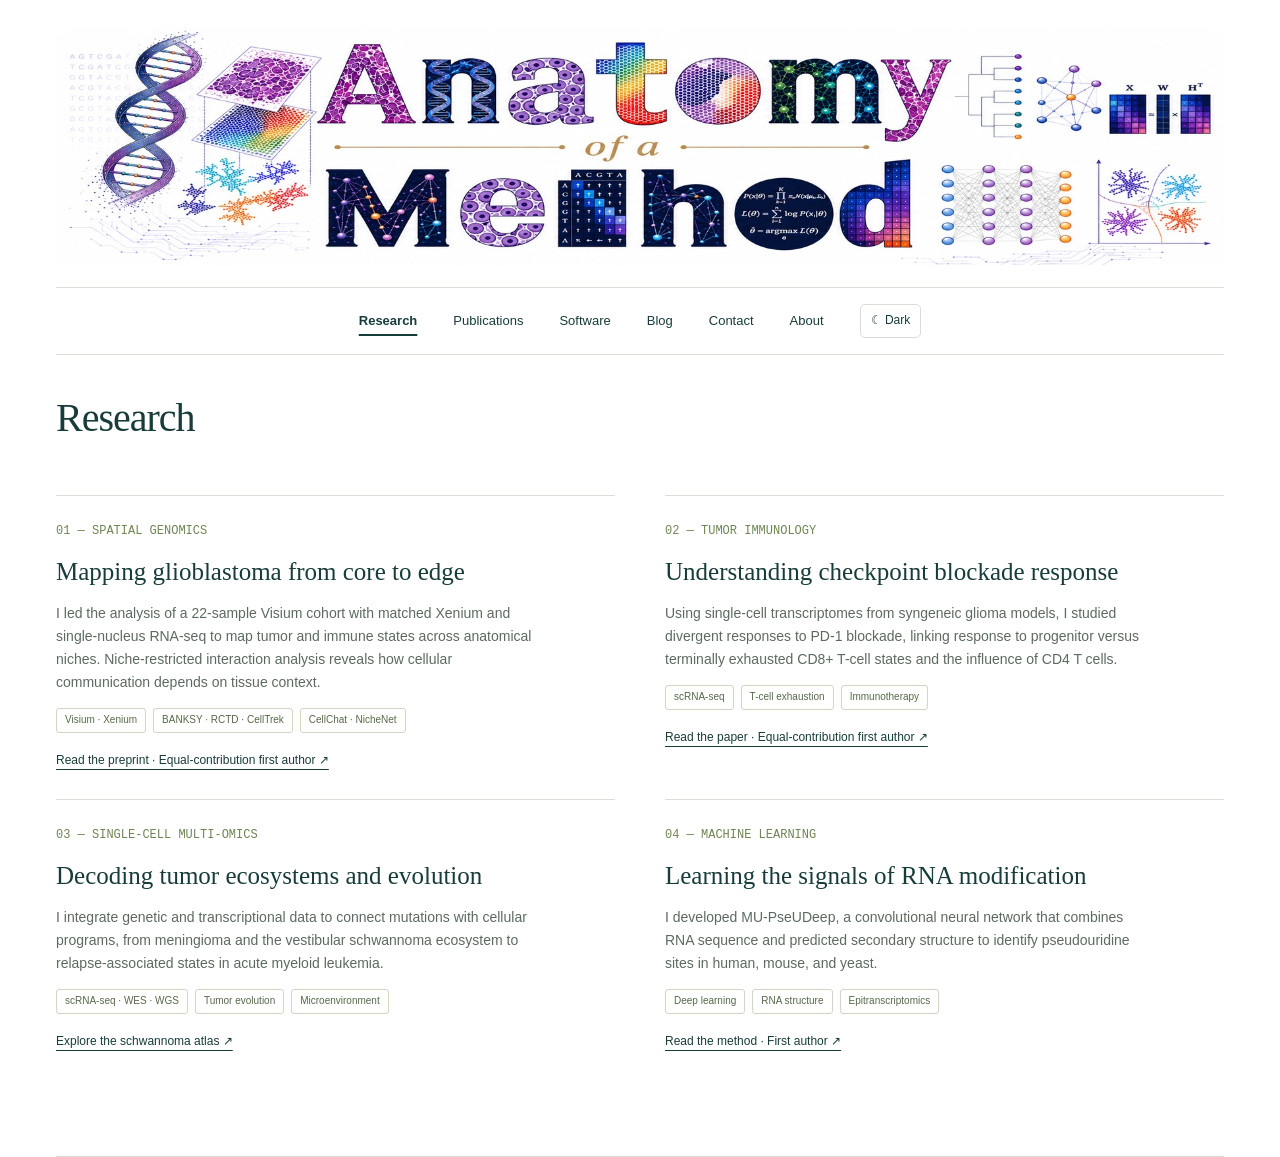
==== commit 9a29aa42: "commit" ====
--- a/index.html
+++ b/index.html
@@ -8,7 +8,7 @@
 <link href="site_libs/quarto-html/quarto-syntax-highlighting-5c1318cf63eba56dbef7ba16bc7d56f5.css" rel="stylesheet" id="quarto-text-highlighting-styles"><meta name="viewport" content="width=device-width,initial-scale=1"><title>Research | Saad Murtaza Khan</title>
 
 <meta name="generator" content="quarto"><link rel="stylesheet" href="./styles.css">
-</head><body><div class="site-shell"><div class="method-banner" aria-label="Anatomy of a Method"><img src="./assets/anatomy-method-header.webp" width="1774" height="360" alt="Anatomy of a Method: DNA, histology, spatial cell patterns, networks, matrices, and machine learning" fetchpriority="high"></div>
+<link rel="icon" href="assets/favicon.ico" sizes="any"><link rel="icon" type="image/png" href="assets/favicon.png"><meta property="og:type" content="website"><meta property="og:title" content="Research | Saad Murtaza Khan"><meta property="og:image" content="https://smk5g5.github.io/assets/site-thumbnail.png"><meta property="og:image:width" content="1200"><meta property="og:image:height" content="630"><meta property="og:image:alt" content="Anatomy of a Method scientific illustration"><meta name="twitter:card" content="summary_large_image"><meta name="twitter:image" content="https://smk5g5.github.io/assets/site-thumbnail.png"><script src="assets/theme.js"></script></head><body><div class="site-shell"><div class="method-banner" aria-label="Anatomy of a Method"><img src="./assets/anatomy-method-header.webp" width="1774" height="360" alt="Anatomy of a Method: DNA, histology, spatial cell patterns, networks, matrices, and machine learning" fetchpriority="high"></div>
 <header class="below-banner"><nav aria-label="Main navigation">
 <a href="./index.html" class="active" aria-current="page">Research</a>
 <a href="./publications.html">Publications</a>
@@ -16,7 +16,7 @@
 <a href="./blog.html">Blog</a>
 <a href="./contact.html">Contact</a>
 <a href="./about.html">About</a>
-</nav></header><main class="site-content"><header id="title-block-header" class="quarto-title-block"><h1 class="page-heading title">Research</h1></header>
+<button id="theme-toggle" class="theme-toggle" type="button" aria-label="Switch to dark colors" aria-pressed="false">☾ Dark</button></nav></header><main class="site-content"><header id="title-block-header" class="quarto-title-block"><h1 class="page-heading title">Research</h1></header>
 <div class="page-content"><section id="research"><div class="section-head"><div></div></div><div class="research">
 <article class="project"><span class="project-num">01 — SPATIAL GENOMICS</span><h3>Mapping glioblastoma from core to edge</h3><p>I led the analysis of a 22-sample Visium cohort with matched Xenium and single-nucleus RNA-seq to map tumor and immune states across anatomical niches. Niche-restricted interaction analysis reveals how cellular communication depends on tissue context.</p><div class="tags"><span class="tag">Visium · Xenium</span><span class="tag">BANKSY · RCTD · CellTrek</span><span class="tag">CellChat · NicheNet</span></div><a href="https://doi.org/10.1101/2025.04.04.647096" target="_blank" rel="noopener">Read the preprint · Equal-contribution first author ↗</a></article>
 <article class="project"><span class="project-num">02 — TUMOR IMMUNOLOGY</span><h3>Understanding checkpoint blockade response</h3><p>Using single-cell transcriptomes from syngeneic glioma models, I studied divergent responses to PD-1 blockade, linking response to progenitor versus terminally exhausted CD8+ T-cell states and the influence of CD4 T cells.</p><div class="tags"><span class="tag">scRNA-seq</span><span class="tag">T-cell exhaustion</span><span class="tag">Immunotherapy</span></div><a href="https://doi.org/10.1136/jitc-2022-005293" target="_blank" rel="noopener">Read the paper · Equal-contribution first author ↗</a></article>
@@ -358,5 +358,5 @@
     }
   });
   </script>
-</main></div><footer class="site-footer">© 2026 Saad Murtaza Khan</footer>
+</main></div>
 </body></html>
--- a/styles.css
+++ b/styles.css
@@ -6,3 +6,12 @@
 .listing-no-matching{display:none}header.below-banner{position:static}
 /* Quarto relocates page titles into this shared block. */
 #title-block-header{position:static;background:transparent;border:0;margin:40px 0 0;padding:0}#title-block-header:empty{display:none}#title-block-header h1{font:normal 40px/1.15 Georgia,serif;letter-spacing:-1px;margin:0}.blog-heading{padding:18px 0 20px}.page-content>section{padding-top:24px}#research .section-head{display:none}#about>.eyebrow{display:none}.cv-profile{margin-top:0}.page-content>#contact{padding-top:24px}
+
+/* Reader-controlled colors. The original illustration retains its white canvas. */
+:root{color-scheme:light}.theme-toggle{flex-shrink:0;border:1px solid var(--line);border-radius:5px;padding:6px 10px;background:var(--paper);color:var(--ink);font-size:12px;cursor:pointer;white-space:nowrap}.theme-toggle:focus-visible{outline:2px solid var(--ink);outline-offset:4px}
+html[data-theme="dark"]{color-scheme:dark;--paper:#14211f;--ink:#e2ece6;--muted:#b4c3bb;--line:#3d5149;--accent:#b9cf86}
+html[data-theme="dark"] header.below-banner{background:var(--paper)}
+html[data-theme="dark"] :is(.cv-summary,.cv-role,.cv-location,.cv-small,.cv-job p,.cv-degree p,.cv-skills dd,.project p,.intro,.skills,.tag,.project-num){color:var(--muted)}
+html[data-theme="dark"] :is(.sample-note,.post-content pre){background:#20322c;color:var(--ink)}
+html[data-theme="dark"] a:hover{color:#c2df9b}html[data-theme="dark"] .filter.active{background:var(--ink);color:var(--paper)}
+@media(max-width:600px){.below-banner nav{gap:15px;padding:18px 0}.theme-toggle{padding:5px 8px}}
